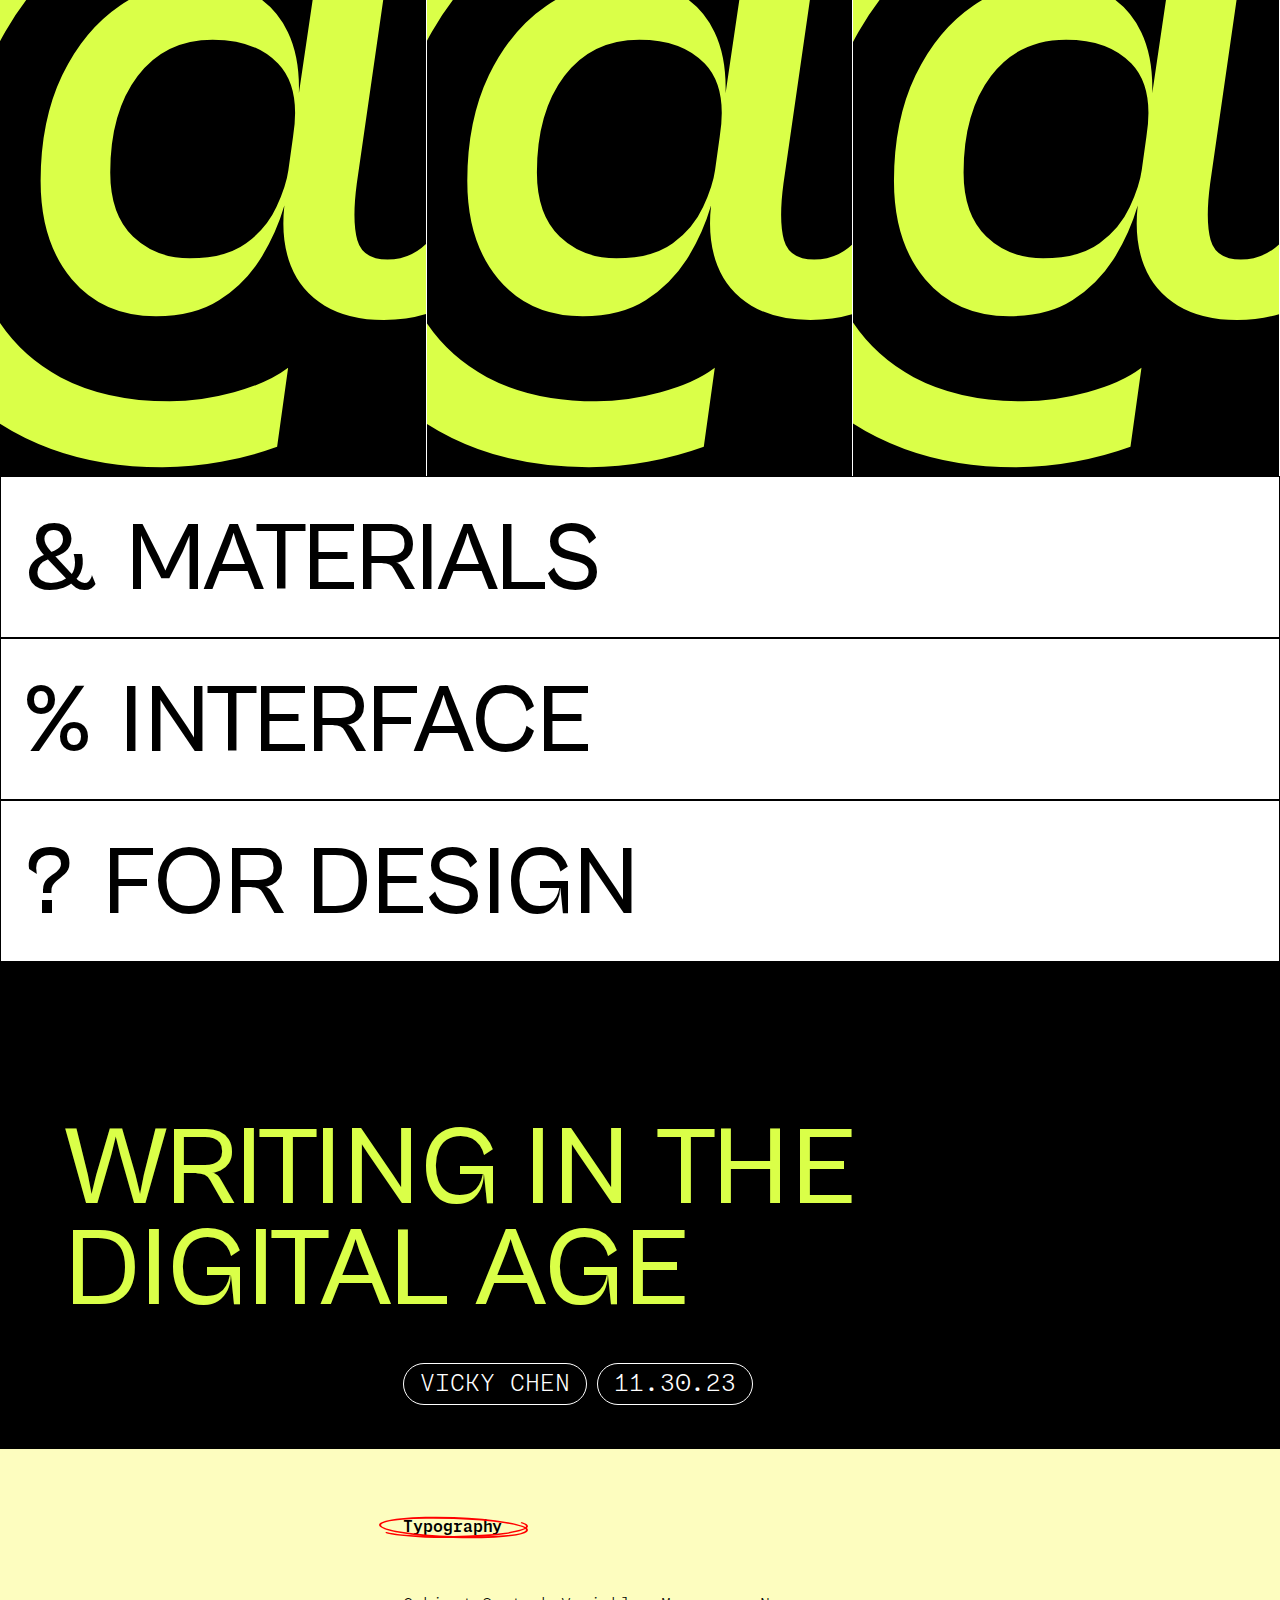
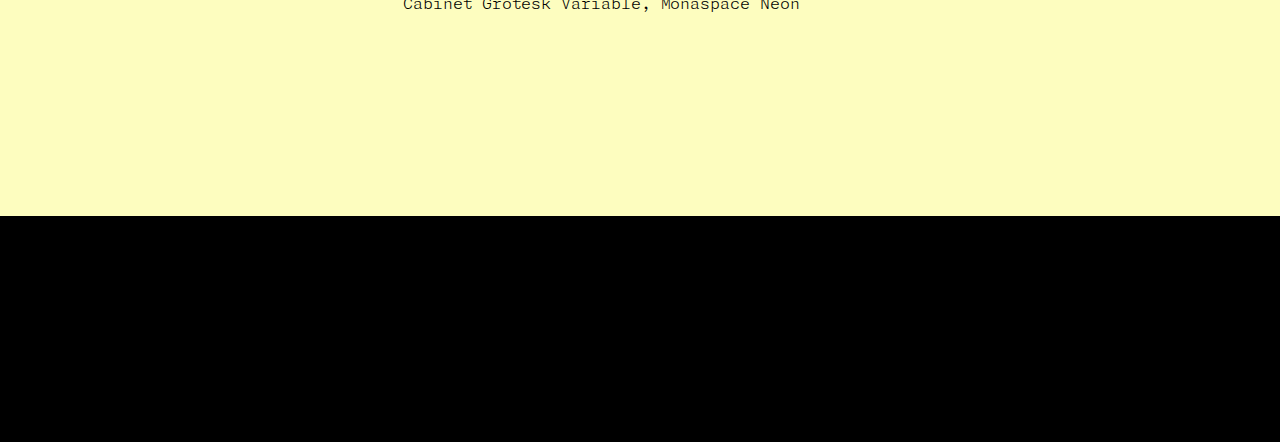
==== index.html @ 76f2da35 "colophon" ====
<!DOCTYPE html>

<html>
    <head>
        <meta charset="utf-8">
        <meta name="viewport" content="width=device-width, initial-scale=1">

        <link href="reset.css" rel="stylesheet">
        <link href="common.css" rel="stylesheet">

        <!-- The three different styling directions: -->
        <!-- <link href="direction-1.css" rel="stylesheet">
        <link href="direction-2.css" rel="stylesheet">
        <link href="direction-3.css" rel="stylesheet"> -->
    </head>

    <body>
        <div>
            <div>
                <header>
                    <div class="imagery_intro-landing ">
                        <div>
                            <p>@</p>
                        </div>
                        <div>
                            <p>@</p>
                        </div>
                        <div>
                            <p>@</p>
                        </div>
                    </div>
                </header>
    
                <nav class="navbar home">
                    <ul>
                        <!-- <li><a href="index.html"><span>@</span> <span>Home</span></a></li> -->
                        <li><a href="words-as-materials.html"><span>&</span> <span>Materials</span></a></li>
                        <li><a href="interface-writing.html"><span>%</span> <span>Interface</span></a></li>
                        <li><a href="what-has-writing.html"><span>?</span> <span>For Design</span></a></li>
                    </ul>
                </nav>
            </div>

            <nav class="navbar-fixed home">
                <ul>
                    <!-- <li><a href="index.html">@</a></li> -->
                    <li><a href="words-as-materials.html">&</a></li>
                    <li><a href="interface-writing.html">%</a></li>
                    <li><a href="what-has-writing.html">?</a></li>
                </ul>
            </nav>
        </div>

        <article class="intro_colophon">
            <header>
                <!-- <p class="special-background-character">@</p> -->
                <h1>WRITING IN THE DIGITAL AGE</h1>
                <p><span class="header_author">Vicky Chen</span>      <span class="header_author">11.30.23</span></p>
            </header>

            <section class="colophon-sticky">
                <header>
                    <p><span class="red-pen-mark"><strong>Typography</strong></span></p>
                    <p>Cabinet Grotesk Variable, Monaspace Neon</p>
                </header>
            </section>
        </article>
    </body>

</html>
---- common.css ----
/* font files */
@font-face {
    font-family: Cabinet Grotesk-Regular;
    src: url(fonts/CabinetGrotesk-Variable.ttf);
    font-weight: 300;
}

@font-face {
    font-family: Cabinet Grotesk-Medium;
    src: url(fonts/CabinetGrotesk-Variable.ttf);
    font-weight: 400;
}

@font-face {
    font-family: Cabinet Grotesk-SemiBold;
    src: url(fonts/CabinetGrotesk-Variable.ttf);
    font-weight: 500;
}

@font-face {
    font-family: Cabinet Grotesk-Bold;
    src: url(fonts/CabinetGrotesk-Variable.ttf);
    font-weight: 600;
}

@font-face {
    font-family: Monaspace Neon;
    src: url(fonts/MonaspaceNeonVarVF[wght\,wdth\,slnt].ttf);
    font-weight: 200;
}

@font-face {
    font-family: Monaspace Neon-Bold;
    src: url(fonts/MonaspaceNeonVarVF[wght\,wdth\,slnt].ttf);
    font-weight: 600;
}


/* MOBILE MOBILE MOBILE !!! */
/* MOBILE MOBILE MOBILE !!! */
/* MOBILE MOBILE MOBILE !!! */
:root {
    /* color styles */
    --light-color: white;
    --dark-color: black;
    --accent-color: #DAFF48;
    --gray-color: #F0EFEE;
    --post-it-color: #fdfdbf;
    --highlighter-color: #FFFF00;

    /* font styles */
    --main-font: Monaspace Neon;
    --heading-font: Cabinet Grotesk-SemiBold;
    --blockquote-font: Cabinet Grotesk-SemiBold;
    --navbar-font-size: 3.5rem;

    --special-background-character_font-family: Chomsky;
    --special-background-character_font-size: 75rem;

    /* h1 styles */
    --h1-font-size: 4rem;
    --h1-line-height: 100%;

    /* h2 styles */
    --h2-font-size: 2.5rem;
    --h2-line-height: 100%;

    /* h3 styles */
    --h3-font-size: 1.75rem;
    --h3-line-height: 100%;
    --h3-margin-top: 4rem;
    --h3-margin-bottom: 2rem;

    /* paragraph styles */
    --p-font-size: 1rem;
    --p-line-height: 170%;
    --p-margin-top: 2rem;
    --p-margin-bottom: 2rem;

    /* blockquote styles */
    --blockquote-font-size: 1.5rem;
    --blockquote-line-height: 140%;
    --blockquote-margin-top: 2rem;
    --blockquote-margin-bottom: 2rem;

    /* list styles */
    --ul-font-size: 1rem;
    --ul-line-height: 140%;
    --ul-margin-top: 1.5rem;
    --ul-margin-bottom: 1.5rem;

    /* other styles */
    --border-style: black 1px solid;
    --container-margin-top: 2rem;
    --container-margin-bottom: 2rem;

    --section-margin-top: 3rem;
    --section-margin-bottom: 3rem;
    --main-padding: 5%;
}

html {
    scroll-behavior: smooth;
    /* overflow-x: hidden; */
}

body {
    background-color: var(--dark-color);
    color: var(--light-color);

    margin-bottom: 12vh;
}

h1 {
    font-family: var(--heading-font);
    color: var(--accent-color);
    font-size: var(--h1-font-size);
    text-transform: uppercase;
    line-height: var(--h1-line-height);
    padding-left: var(--main-padding);
    padding-right: var(--main-padding);
}

h2 {
    font-family: var(--heading-font);
    text-transform: uppercase;
    color: var(--dark-color);
    font-size: var(--h2-font-size);
    line-height: var(--h2-line-height);
    padding-left: var(--main-padding);
    padding-right: var(--main-padding);
}

h3 {
    font-family: var(--heading-font);
    font-size: var(--h3-font-size);
    line-height: var(--h3-line-height);
    text-transform: uppercase;
    margin-top: var(--h3-margin-top);
    margin-bottom: var(--h3-margin-bottom);
    padding-left: var(--main-padding);
    padding-right: var(--main-padding);
}

p {
    font-family: var(--main-font);
    font-size: var(--p-font-size);
    line-height: var(--p-line-height);
    margin: auto;
    margin-top: var(--p-margin-top);
    margin-bottom: var(--p-margin-bottom);
    padding-left: var(--main-padding);
    padding-right: var(--main-padding);
}

em {
    font-style: italic;
}

strong {
    font-family: Monaspace Neon-Bold;
}

blockquote {
    font-family: var(--blockquote-font);
    font-size: var(--blockquote-font-size);
    line-height: var(--blockquote-line-height);
    margin: auto;
    margin-top: var(--blockquote-margin-top);
    margin-bottom: var(--blockquote-margin-bottom);
    width: 90vw;
}

mark {
    background-color: var(--highlighter-color);
}

/* Semantic DOM styles {starts} */
    /* NAV styles {starts} */
        nav {
            color: var(--dark-color);
            font-family: var(--heading-font);
            font-weight: 600;
            text-transform: uppercase;
            font-size: var(--navbar-font-size);

            writing-mode: vertical-rl;
            transform: rotate(180deg);

            position: fixed;
            top: 0;
            bottom: 0;
            left: 0;
            right: 0;
            z-index: 10;

            width: 100vw;
        }

        nav > ul {
            width: 25%;
        }

        nav > ul > li {
            border: var(--border-style);
            display: flex;
            flex-direction: column;
            align-items: center;
            justify-content: center;

            padding: auto;
            width: 100%;
            height: 12vh;
            background-color: var(--light-color);
        }

        nav > ul > li > a {
            color: var(--dark-color);
            text-decoration: none;
            text-decoration-color: white;
            text-decoration-thickness: 0px;
        }

        nav > ul > li > a > span:first-of-type {
            writing-mode: horizontal-tb;
            transform: rotate(-180deg);
        }

        nav > ul > li > a > span:nth-of-type(2) {
            display: none;
        }

        nav > ul > li > a:hover {
            color: var(--dark-color);
        }
    /* NAV styles {ends} */

    
    main {
        background-color: var(--light-color);
        color: var(--dark-color);
        
        border-top: var(--border-style);
        border-bottom: var(--border-style);
    }

    ul {
        margin-bottom: var(--ul-margin-bottom);
    }

    li {
        margin-bottom: 1rem;
    }

    a {
        text-decoration: underline;
        text-decoration-color: blue;
        text-decoration-thickness: 3px;
        text-underline-offset: .25rem;
        color: blue;
    }

    a:hover {
        text-decoration-color: red;
        color: red;

        transition: ease-in-out 0.3s;
    }
/* SEMANTIC DOM styles {ends} */



/* class styles MOBILE {starts} */
    /* HOME page class styles {starts} */
        .imagery_intro-landing {
            display: flex;
            flex-direction: column;

            width: 100vw;
            height: 100%;
            margin: 0;
        }

        .imagery_intro-landing > div {
            border-right: 1.5px solid white;
            border-bottom: 1.5px solid white;
            overflow: hidden;

            background-color: var(--dark-color);    
            width: 100vw;
            height: 15vh;
            position: relative;
            z-index: 1;
        }

        .imagery_intro-landing > div > p {
            font-family: var(--heading-font);
            color: var(--accent-color);
            font-size: 26rem;
            margin: 0;

            position: relative;
            top: -230%;
            z-index: -1
        }

        .imagery_intro-landing > div:first-of-type > p, .imagery_intro-landing > div:last-of-type > p {
            left: -3.5rem;
        }

        .imagery_intro-landing > div:nth-of-type(2) > p {
            left: 5rem;
        }

        .intro_colophon {
            margin-top: 10%;
            margin-bottom: 20vh;
        }

        .colophon-sticky {
            background: var(--post-it-color);
            color: var(--dark-color);

            padding: 1rem;
            margin: 0;

            width: 100vw;
            height: 23rem;

            border-bottom: var(--border-style);
        }
    /* HOME page class styles {ends} */


    /* NAVIGATION BAR styles {starts} */
        .navbar {
            color: var(--dark-color);
            font-family: var(--heading-font);
            font-weight: 600;
            text-transform: uppercase;
            font-size: var(--navbar-font-size);

            writing-mode: vertical-rl;
            transform: rotate(180deg);

            position: relative;
            top: 0;
            bottom: 0;
            left: 0;
            right: 0;
            z-index: 10;

            width: 100vw;
            margin-top: -12%;
        }

        .navbar > ul { 
            width: 25%;
        }

        .navbar.home > ul { 
            width: 33.33%;
        }

        .navbar > ul > li {
            border: var(--border-style);
            display: flex;
            flex-direction: column;
            column-gap: .25rem;
            align-items: stretch;
            justify-content: last baseline;

            padding: auto;
            width: 100%;
            height: 56vh;
            background-color: var(--light-color);
        }

        .navbar > ul > li > a {
            color: var(--dark-color);
            text-decoration: none;
            text-decoration-color: white;
            text-decoration-thickness: 0px;
        }

        .navbar > ul > li > a > span:nth-of-type(1) {
            writing-mode: horizontal-tb;
            transform: rotate(-180deg);
            padding: .5rem;
        }

        .navbar > ul > li > a > span:nth-of-type(2) {
            display: inline;
        }


        /* NAVIGATION BAR (FIXED) class styles {starts} */
            .navbar-fixed {
                color: var(--dark-color);
                font-family: var(--heading-font);
                font-weight: 600;
                text-transform: uppercase;
                font-size: var(--navbar-font-size);

                writing-mode: vertical-rl;
                transform: rotate(180deg);

                position: fixed;
                top: 0;
                bottom: 0;
                left: 0;
                right: 0;
                z-index: 9;

                width: 100vw;
            }

            .navbar-fixed > ul { 
                width: 25%;
            }

            .navbar-fixed.home > ul {
                width: 33.33%;
            }

            .navbar-fixed > ul > li {
                display: flex;
                flex-direction: column;
                align-items: center;
                justify-content: center;

                /* padding: auto; */
                width: 100%;
                height: 12vh;
                background-color: var(--light-color);
            }

            .navbar-fixed > ul > li > a {
                color: var(--dark-color);
                text-decoration: none;
                text-decoration-color: white;
                text-decoration-thickness: 0px;

                writing-mode: horizontal-tb;
                transform: rotate(-180deg);
            }
        /* NAVIGATION BAR (FIXED) class styles {ends} */
    /* NAVIGATION BAR class styles {ends} */


    /* LANDING SECTION class styles {starts} */
        .landing-page_container {
            height: 100vh;
            width: 100%;
        }

        .landing-page_container > header {
            margin-top: 5%;
        } 

        .header_author {
            font-size: 1rem;
            text-transform: uppercase;

            position: inline-block;
            border: white 1.5px solid;
            border-radius: 10rem;
            
            padding-top: .5rem;
            padding-bottom: .5rem;
            padding-left: 1rem;
            padding-right: 1rem;
        }
    /* LANDING SECTION class styles {ends} */

    
    /* CONTAINER STYLE ONE class styles {starts} */
        .container_style-one {
            width: 100%;
            border-top: var(--border-style);
            /* border-bottom: var(--border-style); */

            margin-top: 5rem;
        }

        .container_style-one > header {
            background: var(--gray-color);
            padding-top: 1rem;
            padding-bottom: 1rem;
            height: 100%;
            border-bottom: var(--border-style);

            position: sticky;
            top: 0;
            bottom: 0;
        }

        .container_style-one > header > h2 {
            position: sticky;
            top: 0;
        }
    /* CONTAINER STYLE ONE class styles {ends} */


    /* CONTAINER STYLE TWO class styles {starts} */
        .container_style-two {
            width: 100%;
            position: relative;

            border-top: var(--border-style);
        }

        .container_style-two > header { 
            border-bottom: var(--border-style);
            padding-top: 1rem;
            padding-bottom: 1rem;
            background-color: var(--light-color);

            position: sticky;
            top: 0;
            z-index: 3;
        }
    /* CONTAINER STYLE TWO class styles {ends} */


    /* CONTAINER STYLE THREE class styles {starts} */
        .container_style-three {
            width: 100%;
            /* border-bottom: var(--border-style); */
        }

        .container_style-three > header {
            background: var(--dark-color);
            padding-top: 1rem;
            padding-bottom: 1rem;
            height: 100%;

            border-bottom: var(--border-style);

            position: sticky;
            top: 0;
            z-index: 3;
        }

        .container_style-three > header > h2 {
            color: var(--light-color);
        }

        .container_style-three-navbar {
            color: var(--dark-color);
        }

        .container_style-three-navbar > h2 {
            color: var(--light-color);
        }

        .container_style-three-navbar > div > ul {
            display: none;
        }

    /* CONTAINER STYLE THREE class styles {ends} */


    /* DECORATIVE FEATURES class styles {starts} */
        .red-pen-mark {
            position: relative;
        }

        .red-pen-mark:before {
            content: "";
            position: absolute;
            z-index: 2;

            width: 150%;
            height: 130%;
            left: -1.5rem;
            top: -0.1rem;
            padding: 0.1rem 0.25rem;
            border: red 2px solid;

            transform: rotate(2deg);
            border-radius: 100%;
        }

        .red-pen-mark:after {
            content: "";
            position: absolute;
            z-index: 2;

            width: 150%;
            height: 130%;
            left: -1.5rem;
            top: -0.1rem;
            padding: 0.1rem 0.25rem;
            border: red 2px solid;

            border-left-color: transparent;
            border-top-color: transparent;
            
            transform: rotate(-1deg);
            border-radius: 100%;
        }

        .navbar-bottom_red-pen-mark {
            position: relative;
        }
        
        .navbar-bottom_red-pen-mark:before {
            content: "";
            position: absolute;
            z-index: 1000;
        
            width: 50%;
            height: 90%;
            padding: 0.1rem 0.25rem;
            border: red 4px solid;
        
            transform: rotate(2deg);
            border-radius: 100%;
        }
        
        .navbar-bottom_red-pen-mark:after {
            content: "";
            position: absolute;
            z-index: 1000;
        
            width: 50%;
            height: 90%;
            padding: 0.1rem 0.25rem;
            border: red 4px solid;
            
            transform: rotate(-2deg);
            border-radius: 100%;
        }

        /* circle container {starts} */
            .circle-container {
                display: flex;
                flex-direction: row;
                flex-wrap: wrap;
                justify-content: center;
                align-items: center;
                align-content: center;


                margin-top: var(--section-margin-top);
                margin-bottom: var(--section-margin-bottom);

                font-family: var(--main-font);
                text-transform: uppercase;
                font-size: large;
            }

            .circle-container > li {
                border-radius: 100%;
                position: relative;
                margin: 0;
                display: flex;
                justify-content: center;
                align-items: center;
                text-align: center;

                width: 150px;
                height: 150px;
                background-color: var(--dark-color);
                color: var(--light-color);
            }

            .circle-container_content-style-three {
                display: flex;
                flex-direction: row;
                flex-wrap: wrap;
                justify-content: center;
                align-items: center;
                align-content: center;

                margin-top: var(--section-margin-top);
                margin-bottom: var(--section-margin-bottom);

                font-family: var(--main-font);
                text-transform: uppercase;
                font-size: large;
            }

            .circle-container_content-style-three > li {
                border-radius: 100%;
                position: relative;
                margin: 0;
                display: flex;
                
                justify-content: center;
                align-items: center;
                text-align: center;
                padding: 2rem;

                border: var(--border-style);
                width: 150px;
                height: 150px;
                background-color: var(--light-color);
                color: var(--dark-color);
            }
        /* circle container {ends} */

        .ul-li_normal {
            font-family: var(--main-font);
            font-size: var(--ul-font-size);
            line-height: var(--ul-line-height);
            margin: auto;
            margin-top: var(--ul-margin-top);
            margin-bottom: var(--ul-margin-bottom);
            width: 75vw;

            list-style:square;
        }

        .border-top {
            border-top: var(--border-style);
        }

        .black-color {
            color: var(--dark-color);
        }

        .red-color {
            color: red;
        }

        .blue-color {
            color: blue;
        }

        .accent-color {
            color: var(--accent-color);
        }

        .imagery_gap {
            content:"";
            word-spacing: 5rem;
            border: var(--border-style);
            background-color: var(--accent-color);
        }

        .text-imagery_interface-writing {
            font-family: var(--heading-font);
            font-size: 3rem;
            text-transform: uppercase;
            line-height: 90%;
            text-align: center;
            color: var(--gray-color);

            margin: 0;
            margin: auto;
            width: 100vw;

            -webkit-text-stroke-width: 1px;
            -webkit-text-stroke-color: var(--dark-color);
        }    
    /* DECORATIVE FEATURES class styles {ends} */
/* class styles MOBILE {ends} */



/* TABLET MEDIA QUERY */
/* TABLET MEDIA QUERY */
/* TABLET MEDIA QUERY */
@media (min-width: 768px) {
    :root {
        --h1-font-size: 5.5rem;
        --h1-line-height: 90%;

        --h2-font-size: 3.5rem;

        --h3-font-size: 2.25rem;

        --p-margin-top: 2.5rem;
        --p-margin-bottom: 2.5rem;

        --blockquote-font-size: 2rem;

        --navbar-font-size: 4.5rem;
    }

    p {
        margin: auto;
        margin-top: var(--p-margin-top);
        margin-bottom: var(--p-margin-bottom);
        padding-right: 0;
        padding-left: 0;
        width: 70vw;
    }

    blockquote {
        width: 60vw;
    }

    /* class styles TABLET {starts} */
        /* HOME page class styles {starts} */
            .imagery_intro-landing {
                flex-direction: row;
                height: 70vh;
            }

            .imagery_intro-landing > div {
                height: 100%;
                border-bottom: none;
            }

            .imagery_intro-landing > div > p {
                width: 33.33vw;
                height: 100%;
                font-size: 50rem;

                top: -70%;
            }

            .imagery_intro-landing > div:first-of-type > p, .imagery_intro-landing > div:nth-of-type(2) > p, .imagery_intro-landing > div:last-of-type > p {
                left: -10rem;
            }
        /* HOME page class styles {ends} */


        /* NAVIGATION BAR styles {starts} */
            .navbar {
                transform: none;
                width: 100vw;

                writing-mode: horizontal-tb;
            }

            .navbar > ul {
                width: 100%;
            }

            .navbar.home > ul {
                width: 100%;
            }

            .navbar > ul > li {
                height: 15vh;
                margin: 0;
                padding-left: 1rem;
            }
        /* NAVIGATION BAR styles {ends} */
        
        /* LANDING SECTION class styles {starts} */
            .landing-page_container > header > p:first-of-type {
                margin-left: var(--main-padding);
            }

            .header_author {
                font-size: 1.5rem;
            }
        /* LANDING SECTION class styles {ends} */

        /* CONTAINER STYLES class styles {starts} */
            .container_style-one > header, .container_style-two > header, .container_style-three > header {
                padding-top: 2rem;
                padding-bottom: 2rem;
            }
        /* CONTAINER STYLES class styles {ends} */

        /* DECORATIVE FEATURES class styles {starts} */
            .ul-li_normal {
                width: 55vw;
            }

            .circle-container, .circle-container_content-style-three {
                font-size: xx-large;
            }

            .circle-container > li {
                width: 350px;
                height: 350px;
            }

            .circle-container_content-style-three > li {
                width: 250px;
                height: 250px;
            }

            .text-imagery_interface-writing {
                font-size: 5.5rem;
            }
        /* DECORATIVE FEATURES class styles {ends} */

    /* class styles TABLET {ends} */

}



/* DESKTOP MEDIA QUERY */
/* DESKTOP MEDIA QUERY */
/* DESKTOP MEDIA QUERY */
@media (min-width: 1280px) {
    :root {
        --h1-font-size: 7rem;
        --h1-line-height: 90%;

        --h2-font-size: 5rem;
        --h2-line-height: 90%;

        --h3-font-size: 3rem;
        --h3-line-height: 100%;
        --h3-margin-top: 5rem;
        --h3-margin-bottom: 3rem;

        --p-font-size: 1rem;
        --p-margin-top: 3rem;
        --p-margin-bottom: 3rem;
        --p-line-height: 180%;

        --ul-font-size: 1rem;
        --ul-margin-bottom: 3rem;

        --navbar-font-size: 6rem;
        --special-background-character_font-size: 75rem;

        --blockquote-font-size: 2rem;
        --blockquote-margin-top: 4rem;
        --blockquote-margin-bottom: 4rem;

        /* other styles */
        --border-style: black 1.5px solid;
        --container-margin-top: 6rem;
        --container-margin-bottom: 3rem;

        --section-margin-top: 5rem;
        --section-margin-bottom: 5rem;
    }

    body {
        margin-bottom: 12vh;
    }

    p {
        width: 37vw;
    }

    blockquote {
        width: 47vw;
        text-align: center;
        margin: auto;

        margin-top: var(--blockquote-margin-top);
        margin-bottom: var(--blockquote-margin-bottom);
    }

    /* Semantic DOM styles */
        /* NAV styles {starts} */
            nav {
                position: sticky;
                top: 0;
                bottom: 0;
                right: 0;
                left: 0;
                width: 75%;
                height: 100vh;
                z-index: 2;

                justify-self: end;
            }

            nav > ul > li {
                padding-top: 1.5rem;
                padding-bottom: 1rem;
                padding-right: 1.5rem;
                padding-left: 1.5rem;
                height: 100vh;

                display: flex;
                align-items: stretch;
                justify-content: last baseline;
            }

            nav > ul > li:hover {
                background-color: var(--accent-color);
                color: var(--dark-color);
                transition: ease-in-out 0.3s;
            }

            nav > ul > li > a > span:nth-of-type(2) {
                display: inline;
            }
        /* NAV styles {ends} */


        main {
            padding-top: 10rem;
        }
    /* SEMANTIC DOM styles {ends} */



    /* class styles {starts} */
        /* HOME page class styles {starts} */
            .imagery_intro-landing > div > p {
                font-size: 60rem;

                top: -120%;
            }

            .intro_colophon {
                margin-top: -20%;
                margin-bottom: 25vh;
            }
        /* HOME page class styles {ends} */


        /* NAVIGATION BAR styles {starts} */
            .navbar > ul > li {
                height: 25%;
            }

            /* NAVIGATION BAR (FIXED) class styles {starts} */
                .navbar-fixed > ul > li {
                    height: 15vh;
                }
            /* NAVIGATION BAR (FIXED) class styles {ends} */
        /* NAVIGATION BAR styles {ends} */
        

        /* LANDING SECTION class styles {starts} */
            .landing-page_container {
                display: grid;
                grid-template-columns: 2fr 1fr;
                height: 100vh;
                width: 100%;
                background-color: var(--dark-color);

                position: relative;
                z-index: 20;
            }

            .header_subtext {
                background: var(--post-it-color);
                color: var(--dark-color);

                padding: 3rem;
                margin-left: -5%;
                margin-right: -5%;

                width: 23rem;
                height: 23rem;

                position: relative;
                top: 8.5rem;
                left: 8rem;
                border: var(--border-style);
            }

            .header_subtext-top-2 {
                position: relative;
                top: 0rem;
                border: var(--border-style);
            }
        /* LANDING PAGE class styles {ends} */

        
        /* CONTAINER STYLE ONE class styles {starts} */
            .container_style-one {
                margin-top: var(--container-margin-top);

                display: flex;
                flex-direction: row;
                align-self: flex-start;
            }

            .container_style-one > header {
                width: 40vw;
                height: 100vh;
                border-right: var(--border-style);
                border-bottom: none;
            }

            .container_style-one > header > h2 {
                top: 2rem;
            }

            .container_style-one > section {
                width: 60vw;
            }
        /*CONTAINER STYLE ONE class styles {ends} */


        /* CONTAINER STYLE TWO class styles {starts} */
            .container_style-two {
                width: 100%;
                display: flex;
                flex-direction: column;
                align-self: flex-start;

                position: relative;
            }

            .container_style-two > header { 
                border-bottom: var(--border-style);
                margin-bottom: var(--container-margin-bottom);
                background-color: var(--light-color);

                position: sticky;
                top: 0;
            }
        /* CONTAINER STYLE TWO class styles {ends} */


        /* CONTAINER STYLE THREE class styles {starts} */
            .container_style-three {
                position: relative;
                top: 0;

                margin-top: var(--container-margin-top);

                display: flex;
                flex-direction: row-reverse;
                align-self: flex-start;
            }

            .container_style-three > header {
                width: 40vw;
                height: 100vh;
        
                border-left: var(--border-style);
            }

            .container_style-three > header > h2 {
                position: sticky; 
                top: 10px;
            }

            .container_style-three > section {
                background-color: var(--light-color);
                width: 60vw;
                position: relative;
                border-top: var(--border-style);
            }

            .container_style-three-navbar {
                color: var(--dark-color);
                position: sticky;
                top: 10px;
            }

            .container_style-three-navbar > h2 {
                color: var(--light-color);
            }

            .container_style-three-navbar > div > ul {
                display: block;
                background-color: var(--light-color);
                margin-top: 2rem;
                width: 40vw;
            }

            .container_style-three-navbar > div > ul > li {
                font-size: 1.5rem;
                font-family: var(--heading-font);
                text-transform: uppercase;
                margin: 0;

                border-bottom: var(--border-style);
                border-left: var(--border-style);

                padding: 1rem 2rem;
            }

            .container_style-three-navbar > div > ul > li > a {
                color: var(--dark-color);
                text-decoration: none;
                text-decoration-color: white;
                text-decoration-thickness: 0px;
            }

            .container_style-three-navbar > div > ul > li:hover {
                background-color: var(--accent-color);
                transition: ease-in-out 0.3s;
            }
        /* CONTAINER STYLE THREE class styles {ends} */


        /* DECORATIVE FEATURES class styles {starts} */
            .navbar_red-pen-mark {
                position: relative;
            }
            
            .navbar_red-pen-mark:before {
                content: "";
                position: absolute;
                top: -4rem;
                z-index: 1000;
            
                width: 120%;
                height: 110%;
                left: -0.5rem;
                /* top: -0.1rem; */
                padding: 0.1rem 0.25rem;
                border: red 5px solid;
            
                transform: rotate(2deg);
                border-radius: 100%;
            }
            
            .navbar_red-pen-mark:after {
                content: "";
                position: absolute;
                z-index: 1000;
                top: -4rem;
            
                width: 120%;
                height: 110%;
                left: -0.5rem;
                /* top: -0.1rem; */
                padding: 0.1rem 0.25rem;
                border: red 5px solid;
                
                transform: rotate(-1deg);
                border-radius: 100%;
            }

            /* circle container {starts} */
                .circle-container {
                    display: flex;
                    flex-direction: row;
                    justify-content: center;
                    align-items: center;
                    align-content: center;
        
                    margin-top: var(--section-margin-top);
                    margin-bottom: var(--section-margin-bottom);
        
                    font-family: var(--main-font);
                    text-transform: uppercase;
                    font-size: x-large;
                }
        
                .circle-container > li {
                    border-radius: 100%;
                    position: relative;
                
                    display: flex;
                    justify-content: center;
                    align-items: center;
                    text-align: center;
                    /* margin-right: 1rem; */
        
                    border: var(--border-style);
                    width: 300px;
                    height: 300px;
                    background-color: var(--dark-color);
                    color: var(--light-color);
                }
        
                .circle-container_content-style-three {
                    display: flex;
                    flex-direction: row;
                    flex-wrap: wrap;
                    justify-content: center;
                    align-items: center;
                    align-content: center;
        
                    margin-top: var(--section-margin-top);
                    margin-bottom: var(--section-margin-bottom);
        
                    font-family: var(--main-font);
                    text-transform: uppercase;
                    font-size: x-large;
                }
        
                .circle-container_content-style-three > li {
                    border-radius: 100%;
                    position: relative;
                
                    display: flex;
                    
                    justify-content: center;
                    align-items: center;
                    text-align: center;
                    margin: 0;
                    padding: 2rem;
        
                    border: var(--border-style);
                    width: 250px;
                    height: 250px;
                    background-color: var(--light-color);
                    color: var(--dark-color);
                    font-weight: 800;
                }
            /* circle container {ends} */

            .imagery_gap {
                word-spacing: 15rem;
            }

            .ul-li_normal {
                width: 30vw;
                margin: auto;
                margin-bottom: var(--ul-margin-bottom);
            }
    
            .text-imagery_interface-writing {
                font-size: 7rem;
            }    
    
        /* DECORATIVE FEATURES class styles {ends} */
    /* class styles {ends} */
    
}
---- direction-1.css ----
/* @font-face {
    font-family: Monaspace Neon;
    src: url(fonts/MonaspaceNeonVarVF[wght\,wdth\,slnt].ttf);
}

:root {
    --main-font-family: Monaspace Neon;
    --light-color: #F0EFEE;
    --dark-color: #393939;
    /* --accent-color: #FF5F29; */
    /* --accent-color: #FF0000;
    --h1-font-size: 50px;
    --h2-font-size: 30px;
} */
---- direction-2.css ----
/* @import url('https://fonts.googleapis.com/css2?family=Archivo:ital,wght@0,100;0,200;0,300;0,400;0,500;0,600;0,700;1,100;1,200;1,300;1,400;1,500;1,600;1,700&display=swap');

@font-face {
    font-family: Argaka;
    src: url(fonts/ArgakaFashionRegular-K75Bo.ttf);
}


:root {
    --main-font-family: Argaka;
    --light-color: #FF48B0;
    --dark-color: #FFEB00;
    --accent-color: #5EC8E5;
    --black-color: #1E1E1E;
    --h1-font-size: 50px;
    --h2-font-size: 30px;
}

p {
    font-family: Archivo;
}

header {
    color: var(--black-color);
}

h2 {
    background-color: var(--dark-color);
} */
---- direction-3.css ----
/* @import url("https://use.typekit.net/job7sci.css");

:root {
    --main-font-family: "montserrat", sans-serif;
    --body-font-family: "arimo", sans-serif;
    --light-color: #D2D2D2;
    --dark-color: #161616;
    --accent-color: #DAFF48;

    --h1-font-size: 50px;
    --h2-font-size: 30px;
}

h1 {
    text-transform: uppercase;
}

h2 {
    color: var(--accent-color);
}

p {
    font-family: var(--body-font-family);
} */
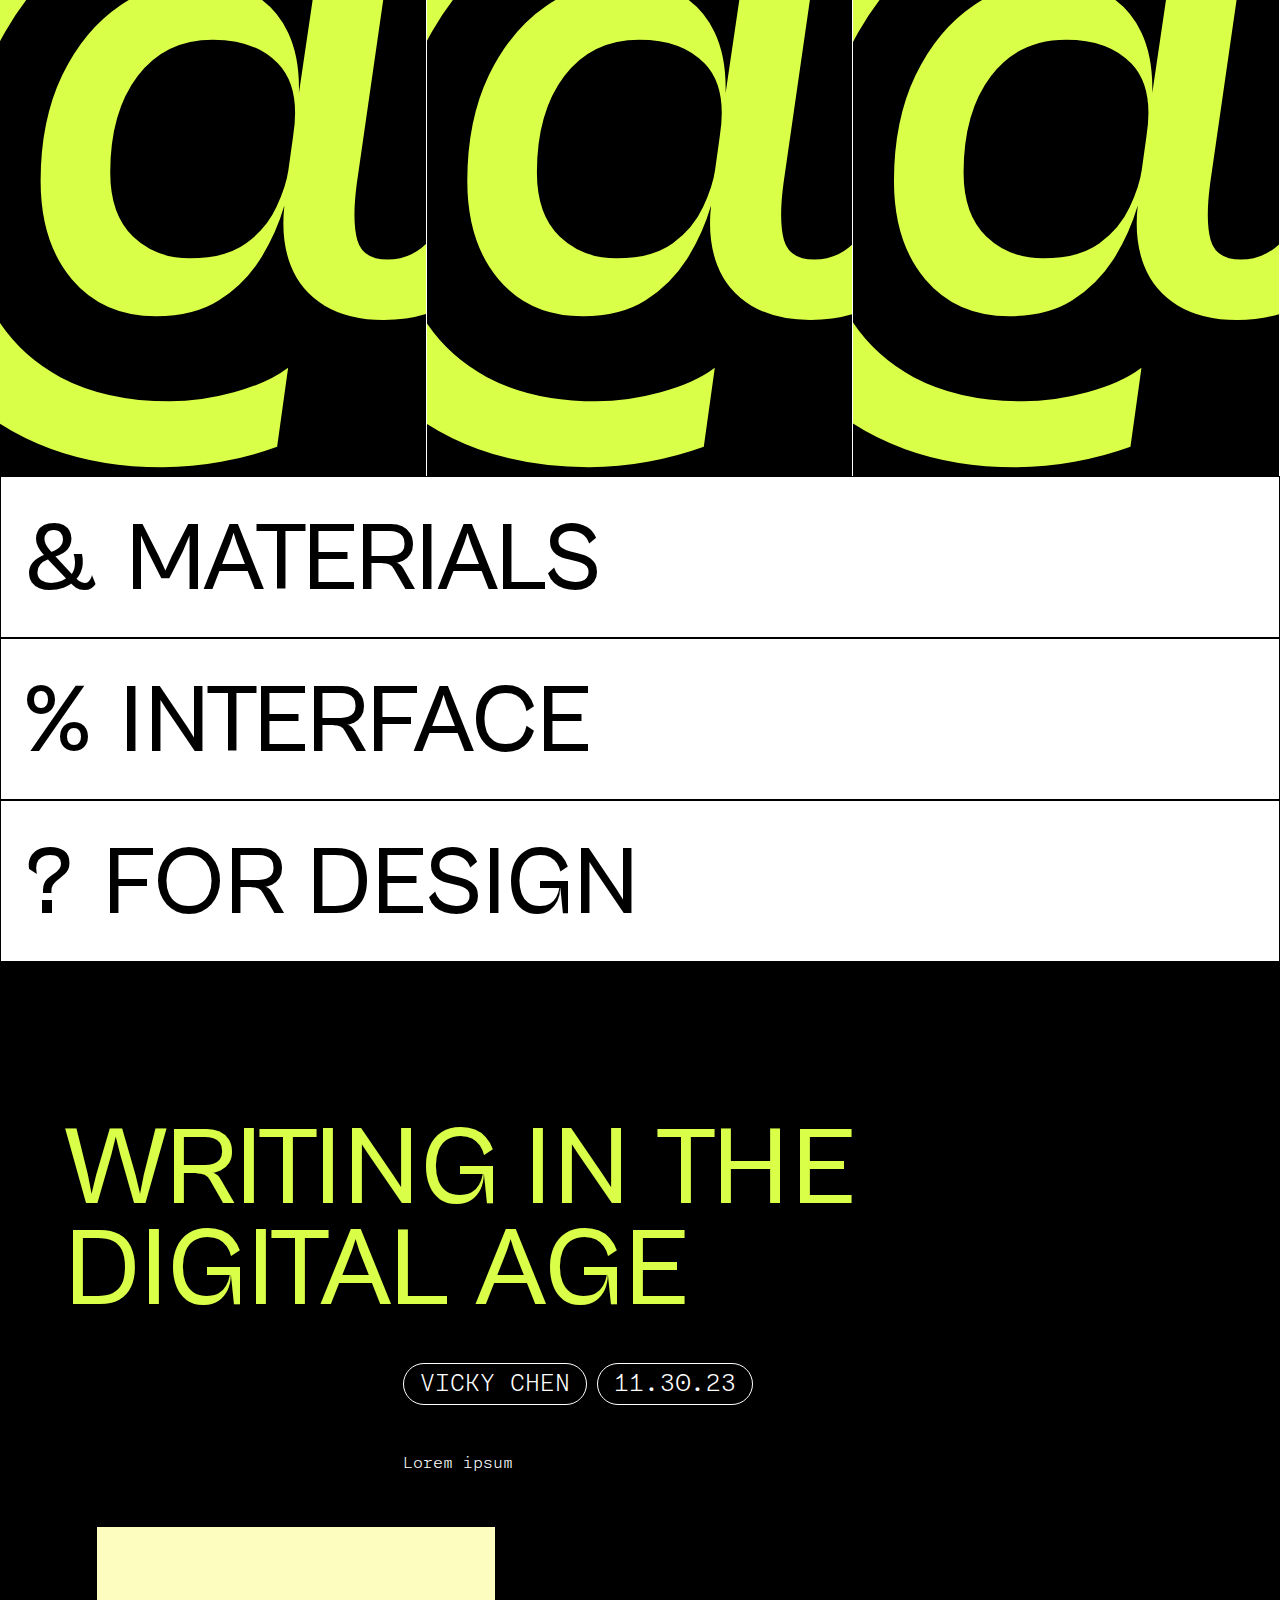
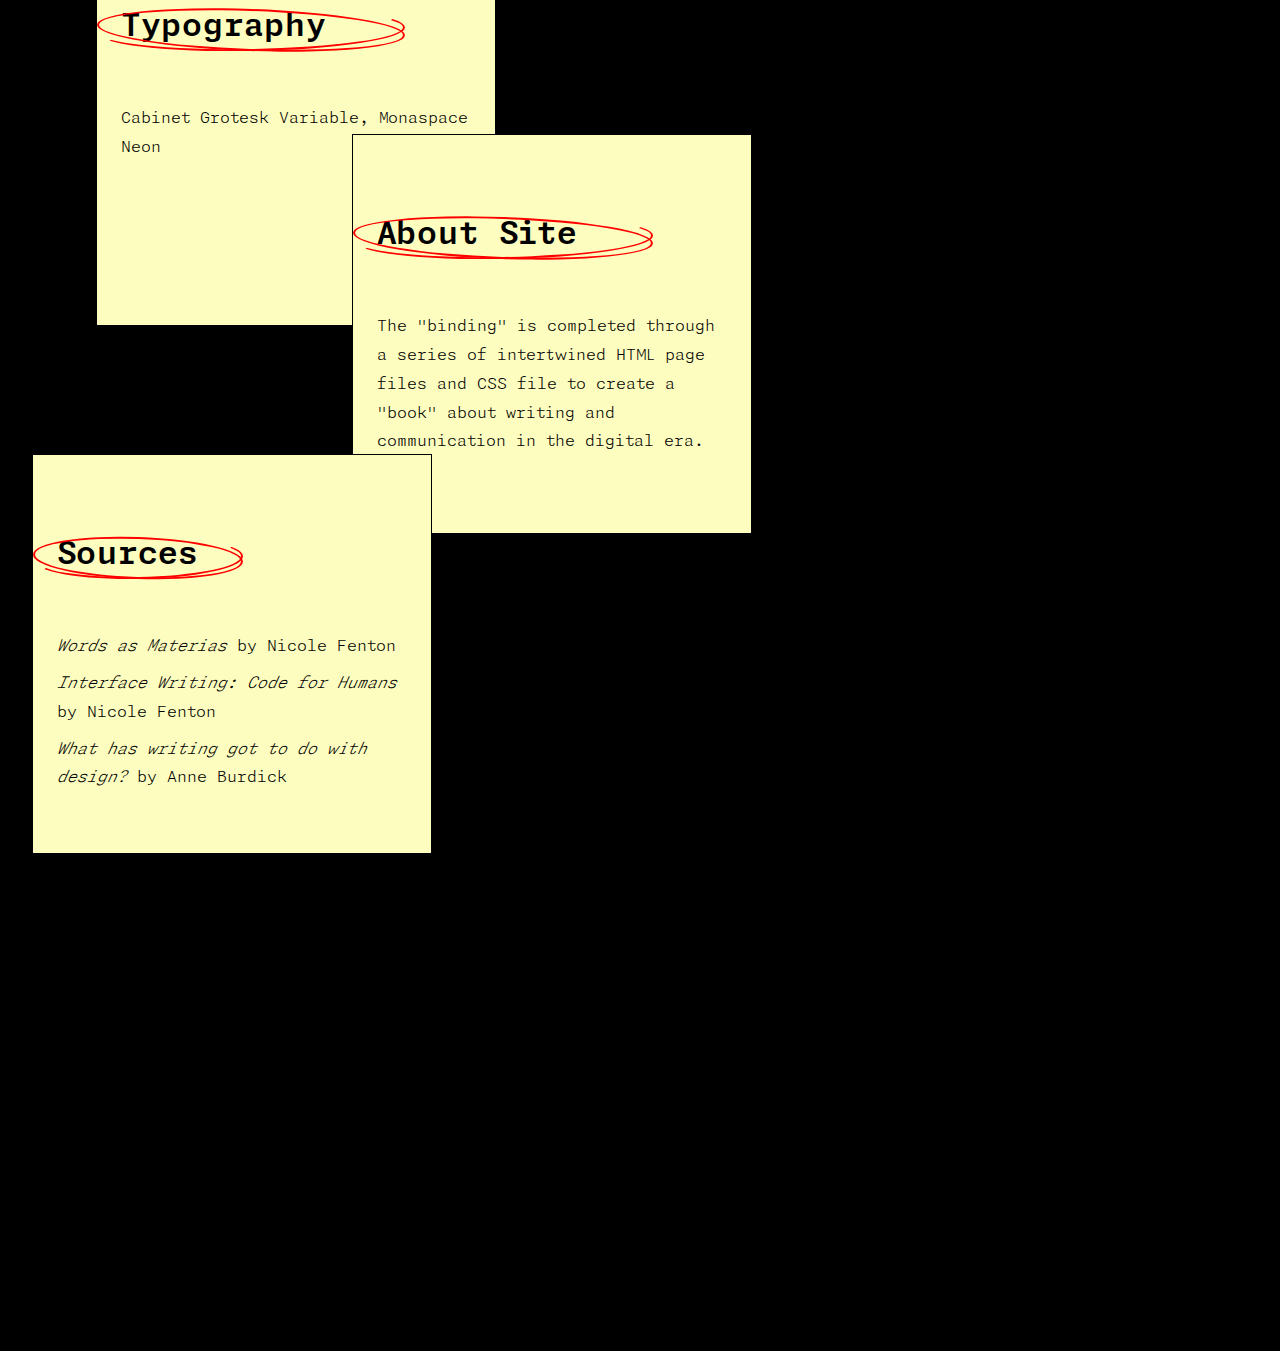
==== commit 80d1d8fe: "colophon" ====
--- a/index.html
+++ b/index.html
@@ -58,11 +58,34 @@
                 <p><span class="header_author">Vicky Chen</span>      <span class="header_author">11.30.23</span></p>
             </header>
 
-            <section class="colophon-sticky">
+            <section>
+                <p>Lorem ipsum</p>
+            </section>
+
+            <section class="colophon-sticky-1">
                 <header>
                     <p><span class="red-pen-mark"><strong>Typography</strong></span></p>
-                    <p>Cabinet Grotesk Variable, Monaspace Neon</p>
                 </header>
+
+                <p>Cabinet Grotesk Variable, Monaspace Neon</p>
+            </section>
+
+            <section class="colophon-sticky-2">
+                <header>
+                    <p><span class="red-pen-mark"><strong>About Site</strong></span></p>
+                </header>
+
+                <p>The "binding" is completed through a series of intertwined HTML page files and CSS file to create a "book" about writing and communication in the digital era. </p>
+            </section>
+
+            <section class="colophon-sticky-3">
+                <header>
+                    <p><span class="red-pen-mark"><strong>Sources</strong></span></p>
+                </header>
+
+                <p><em>Words as Materias</em> by Nicole Fenton</p>
+                <p><em>Interface Writing: Code for Humans</em> by Nicole Fenton</p>
+                <p><em>What has writing got to do with design?</em> by Anne Burdick</p>
             </section>
         </article>
     </body>
--- a/common.css
+++ b/common.css
@@ -317,17 +317,26 @@
             margin-bottom: 20vh;
         }
 
-        .colophon-sticky {
+        .colophon-sticky-1, .colophon-sticky-2, .colophon-sticky-3 {
             background: var(--post-it-color);
             color: var(--dark-color);
 
             padding: 1rem;
-            margin: 0;
 
             width: 100vw;
             height: 23rem;
 
-            border-bottom: var(--border-style);
+            border: var(--border-style);
+        }
+
+        .colophon-sticky-1 > header > p, .colophon-sticky-2 > header > p, .colophon-sticky-3 > header > p {
+            font-size: 2rem;
+        }
+
+        .colophon-sticky-1 > p, .colophon-sticky-2 > p, .colophon-sticky-3 > p {
+            width: 100%;
+            margin-top: .5rem;
+            margin-bottom: .5rem;
         }
     /* HOME page class styles {ends} */
 
@@ -816,6 +825,30 @@
             .imagery_intro-landing > div:first-of-type > p, .imagery_intro-landing > div:nth-of-type(2) > p, .imagery_intro-landing > div:last-of-type > p {
                 left: -10rem;
             }
+            
+            .colophon-sticky-1, .colophon-sticky-2, .colophon-sticky-3 {
+                width: 400px;
+                height: 400px;
+                padding: 1.5rem;
+            }
+
+            .colophon-sticky-1 {
+                position: relative;
+                left: 6rem;
+            }
+
+            .colophon-sticky-2 {
+                position: relative;
+                left: 22rem;
+                top: -12rem;
+            }
+
+            .colophon-sticky-3 {
+                position: relative;
+                top: -17rem;
+                left: 2rem;
+            }
+
         /* HOME page class styles {ends} */
 
 
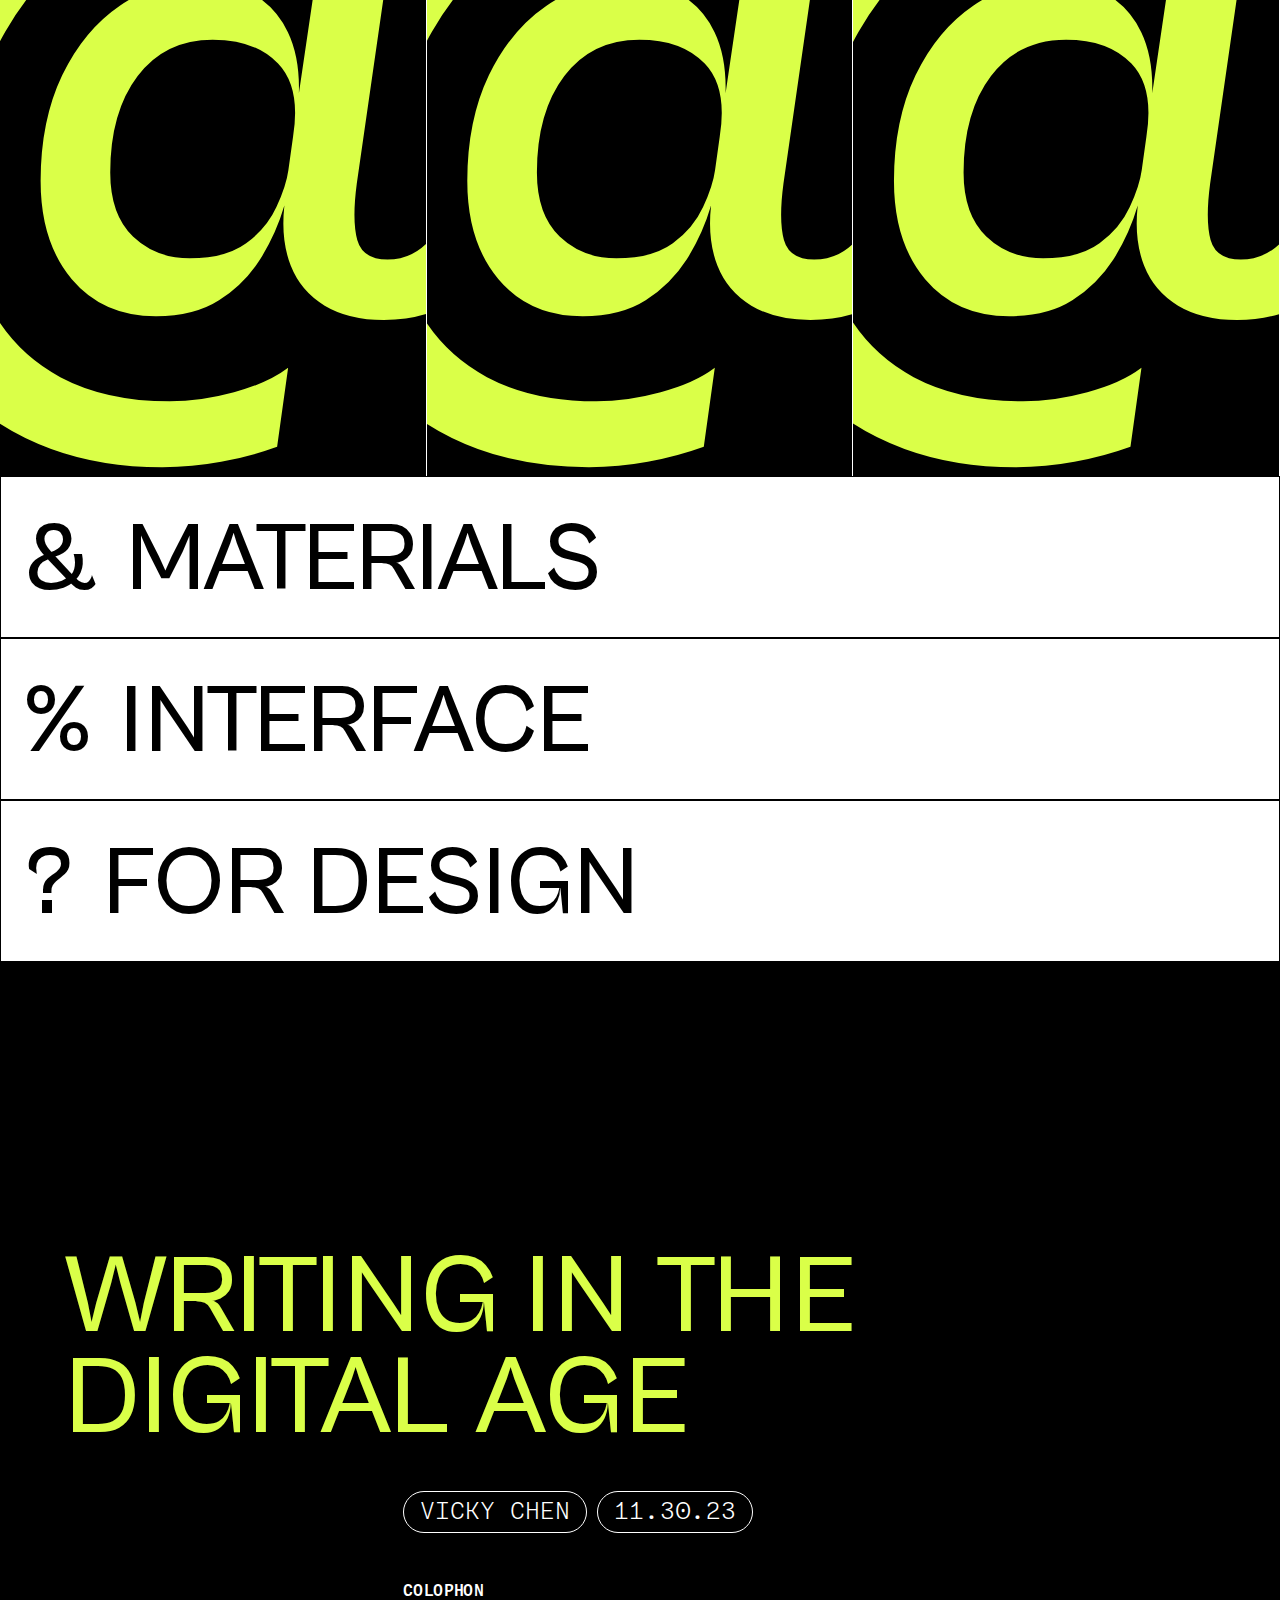
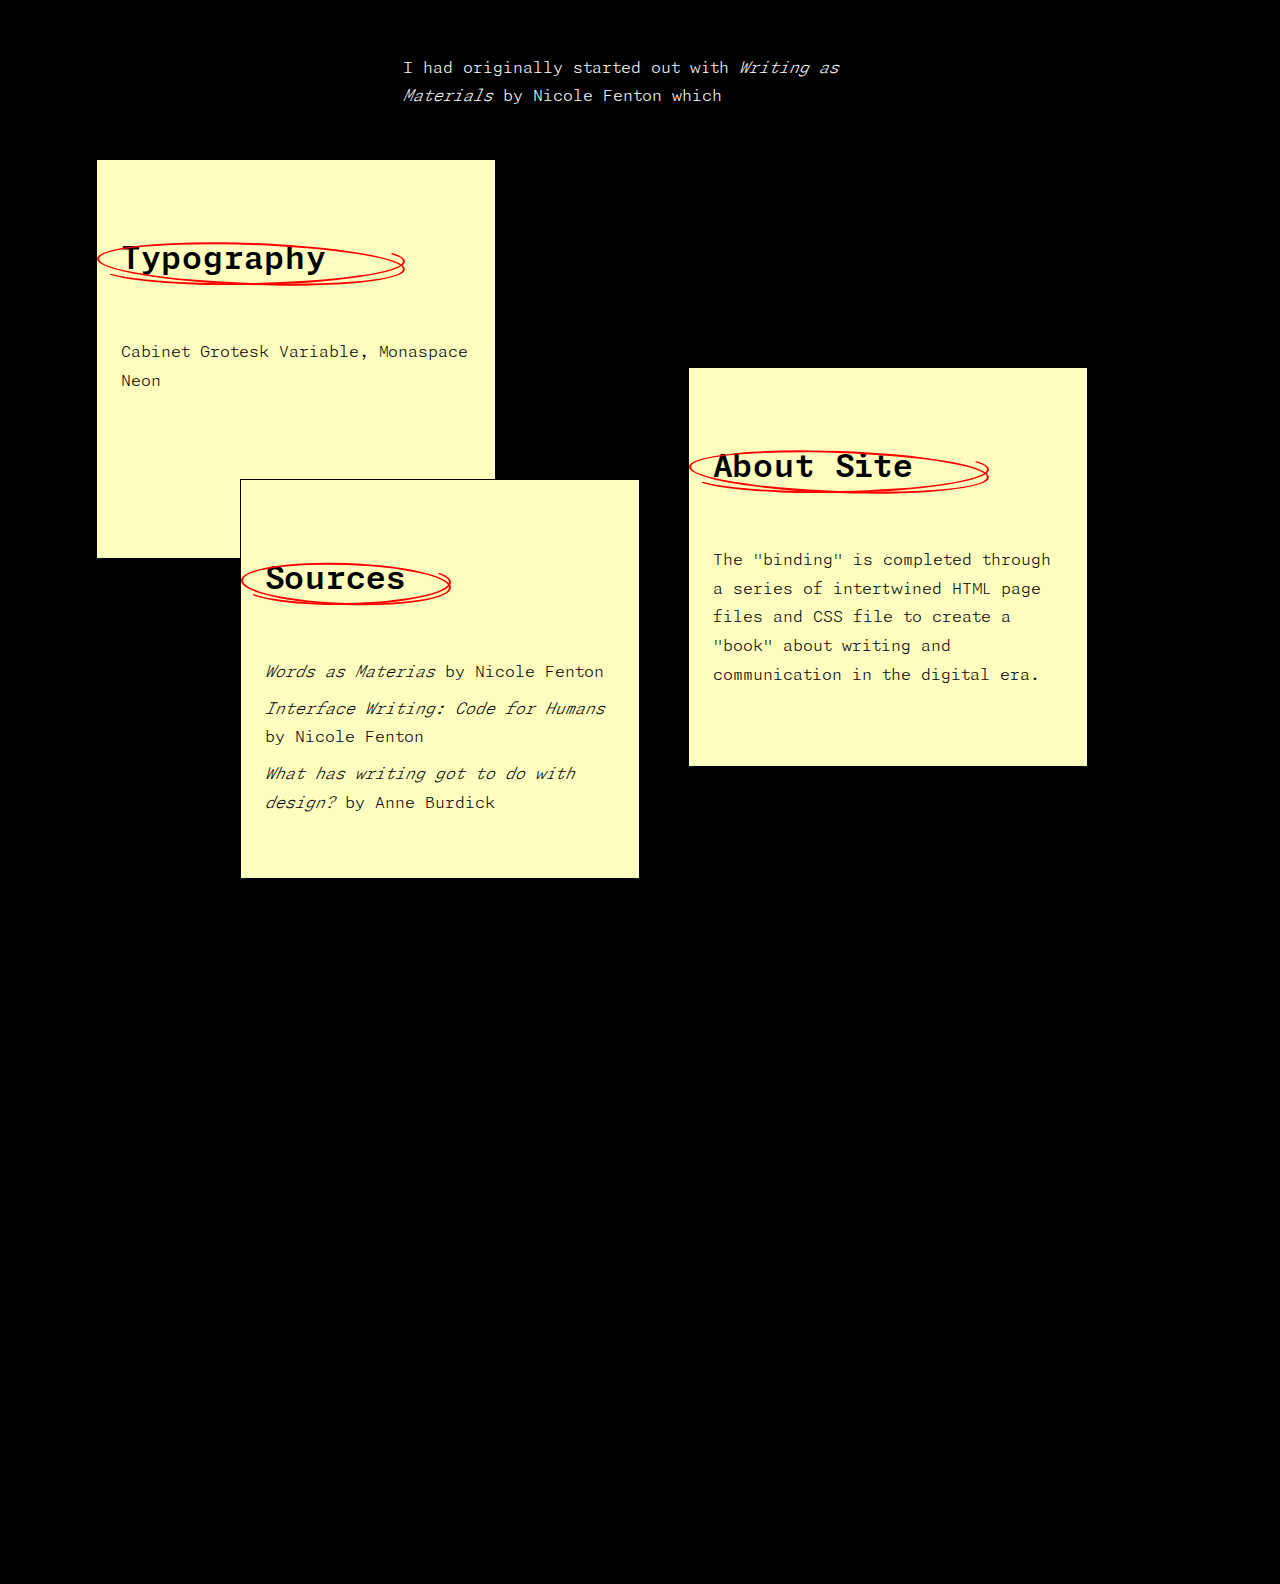
==== commit b0a3c0cc: "colophon" ====
--- a/index.html
+++ b/index.html
@@ -59,7 +59,8 @@
             </header>
 
             <section>
-                <p>Lorem ipsum</p>
+                <p><strong>COLOPHON</strong></p>
+                <p>I had originally started out with <em>Writing as Materials</em> by Nicole Fenton which </p>
             </section>
 
             <section class="colophon-sticky-1">
--- a/common.css
+++ b/common.css
@@ -1034,8 +1034,26 @@
             }
 
             .intro_colophon {
-                margin-top: -20%;
+                margin-top: -10%;
                 margin-bottom: 25vh;
+            }
+
+            .intro_colophon > header > h1 {
+                width: 75vw;
+            }
+
+            .colophon-sticky-1 {
+                left: 6rem;
+            }
+
+            .colophon-sticky-2 {
+                left: 43rem;
+                top: -12rem;
+            }
+
+            .colophon-sticky-3 {
+                top: -30rem;
+                left: 15rem;
             }
         /* HOME page class styles {ends} */
 
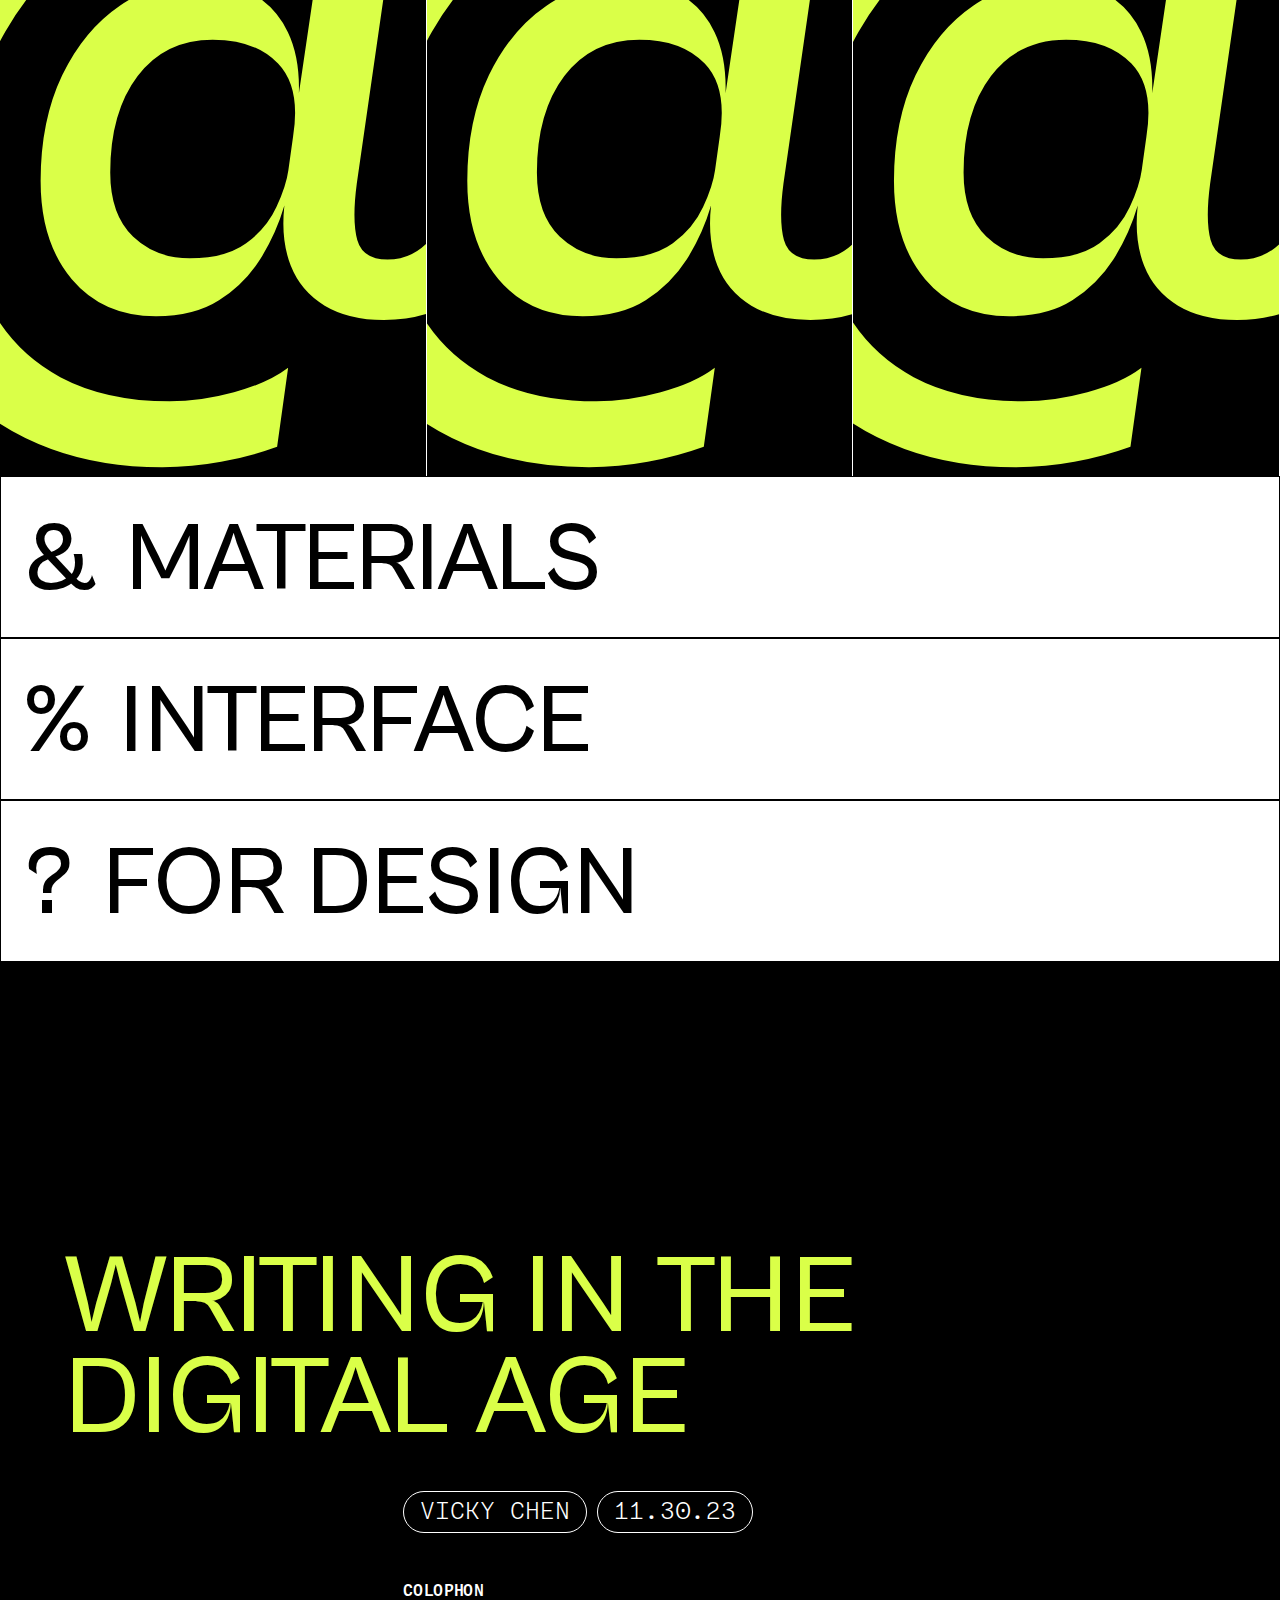
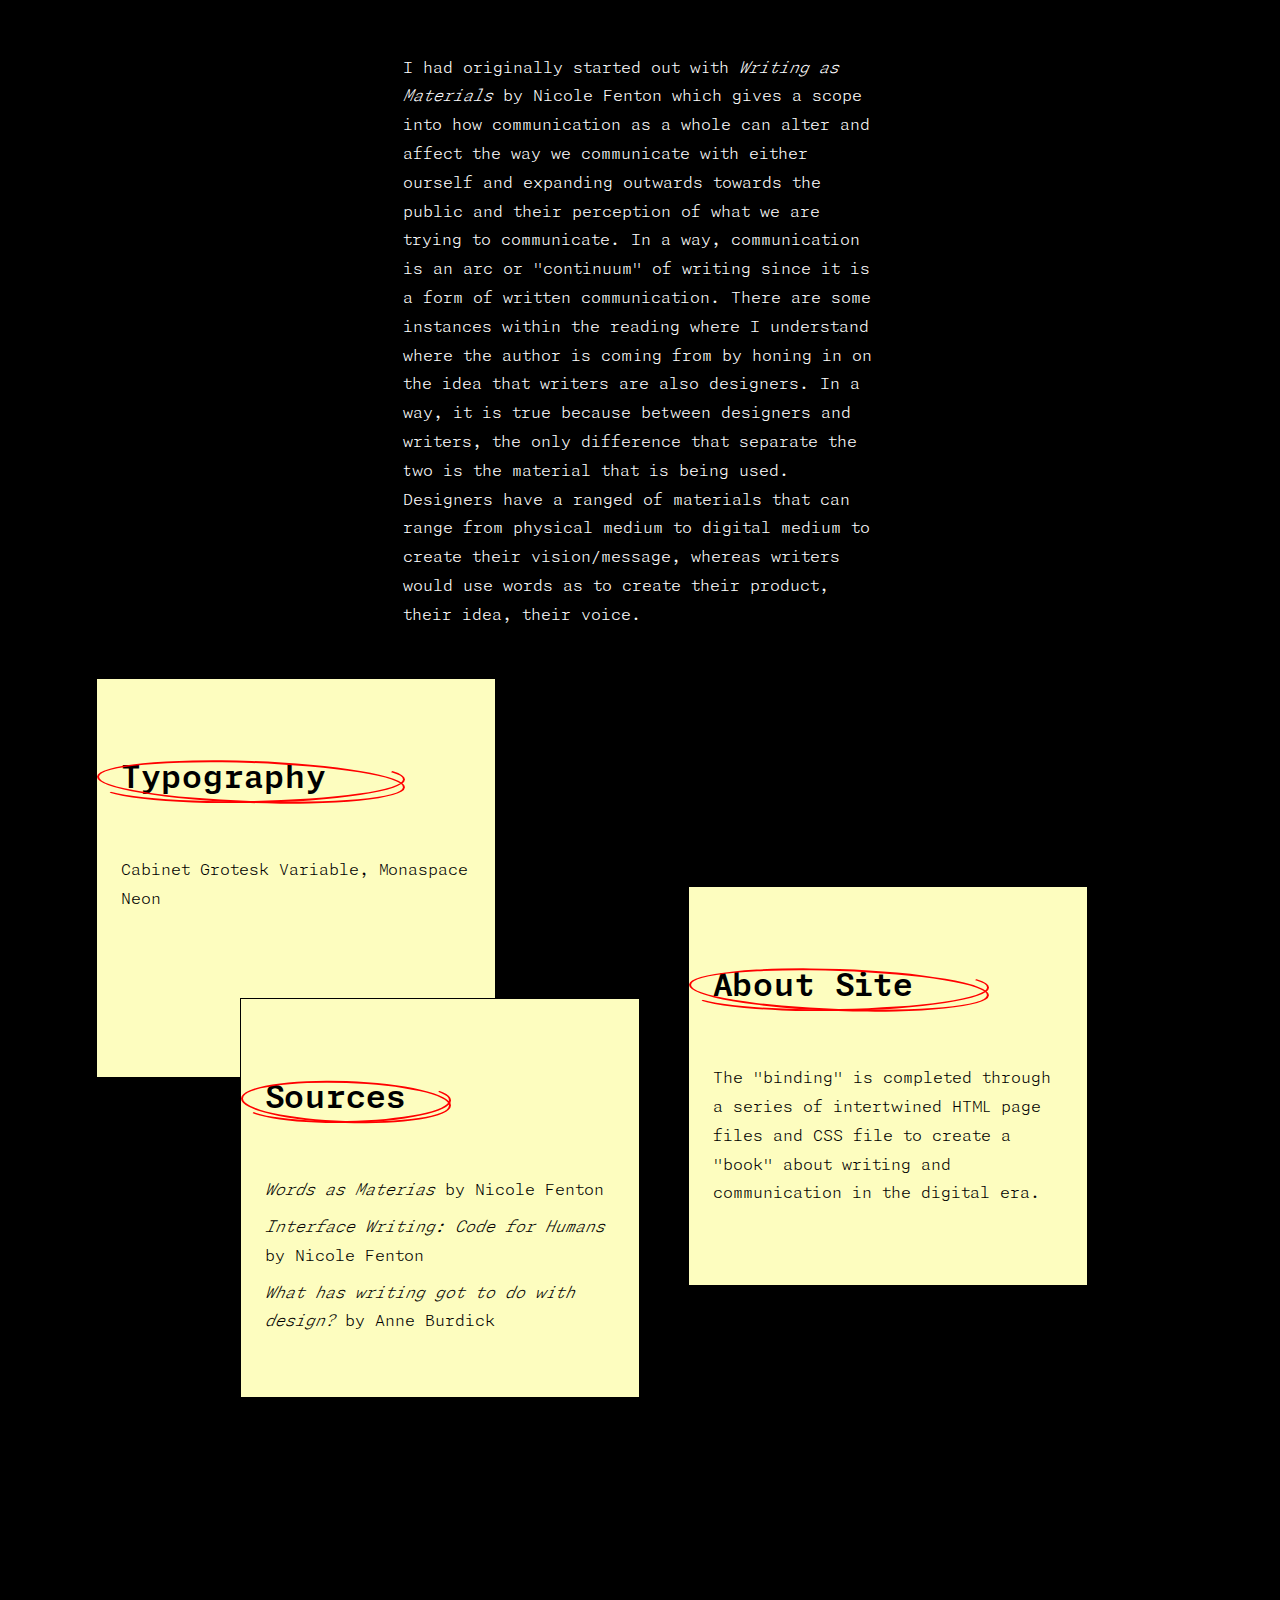
==== commit 120188d9: "writing colophon summary" ====
--- a/index.html
+++ b/index.html
@@ -2,6 +2,7 @@
 
 <html>
     <head>
+        <title>Home</title>
         <meta charset="utf-8">
         <meta name="viewport" content="width=device-width, initial-scale=1">
 
@@ -60,7 +61,14 @@
 
             <section>
                 <p><strong>COLOPHON</strong></p>
-                <p>I had originally started out with <em>Writing as Materials</em> by Nicole Fenton which </p>
+
+                <p>
+                    I had originally started out with <em>Writing as Materials</em> by Nicole Fenton which gives a scope into how communication as a whole can alter and affect the way we communicate with either ourself and expanding outwards towards the public and their perception of what we are trying to communicate. In a way, communication is an arc or "continuum" of writing since it is a form of written communication. There are some instances within the reading where I understand where the author is coming from by honing in on the idea that writers are also designers. In a way, it is true because between designers and writers, the only difference that separate the two is the material that is being used. Designers have a ranged of materials that can range from physical medium to digital medium to create their vision/message, whereas writers would use words as to create their product, their idea, their voice.
+                </p>
+
+                <p>
+                    
+                </p>
             </section>
 
             <section class="colophon-sticky-1">
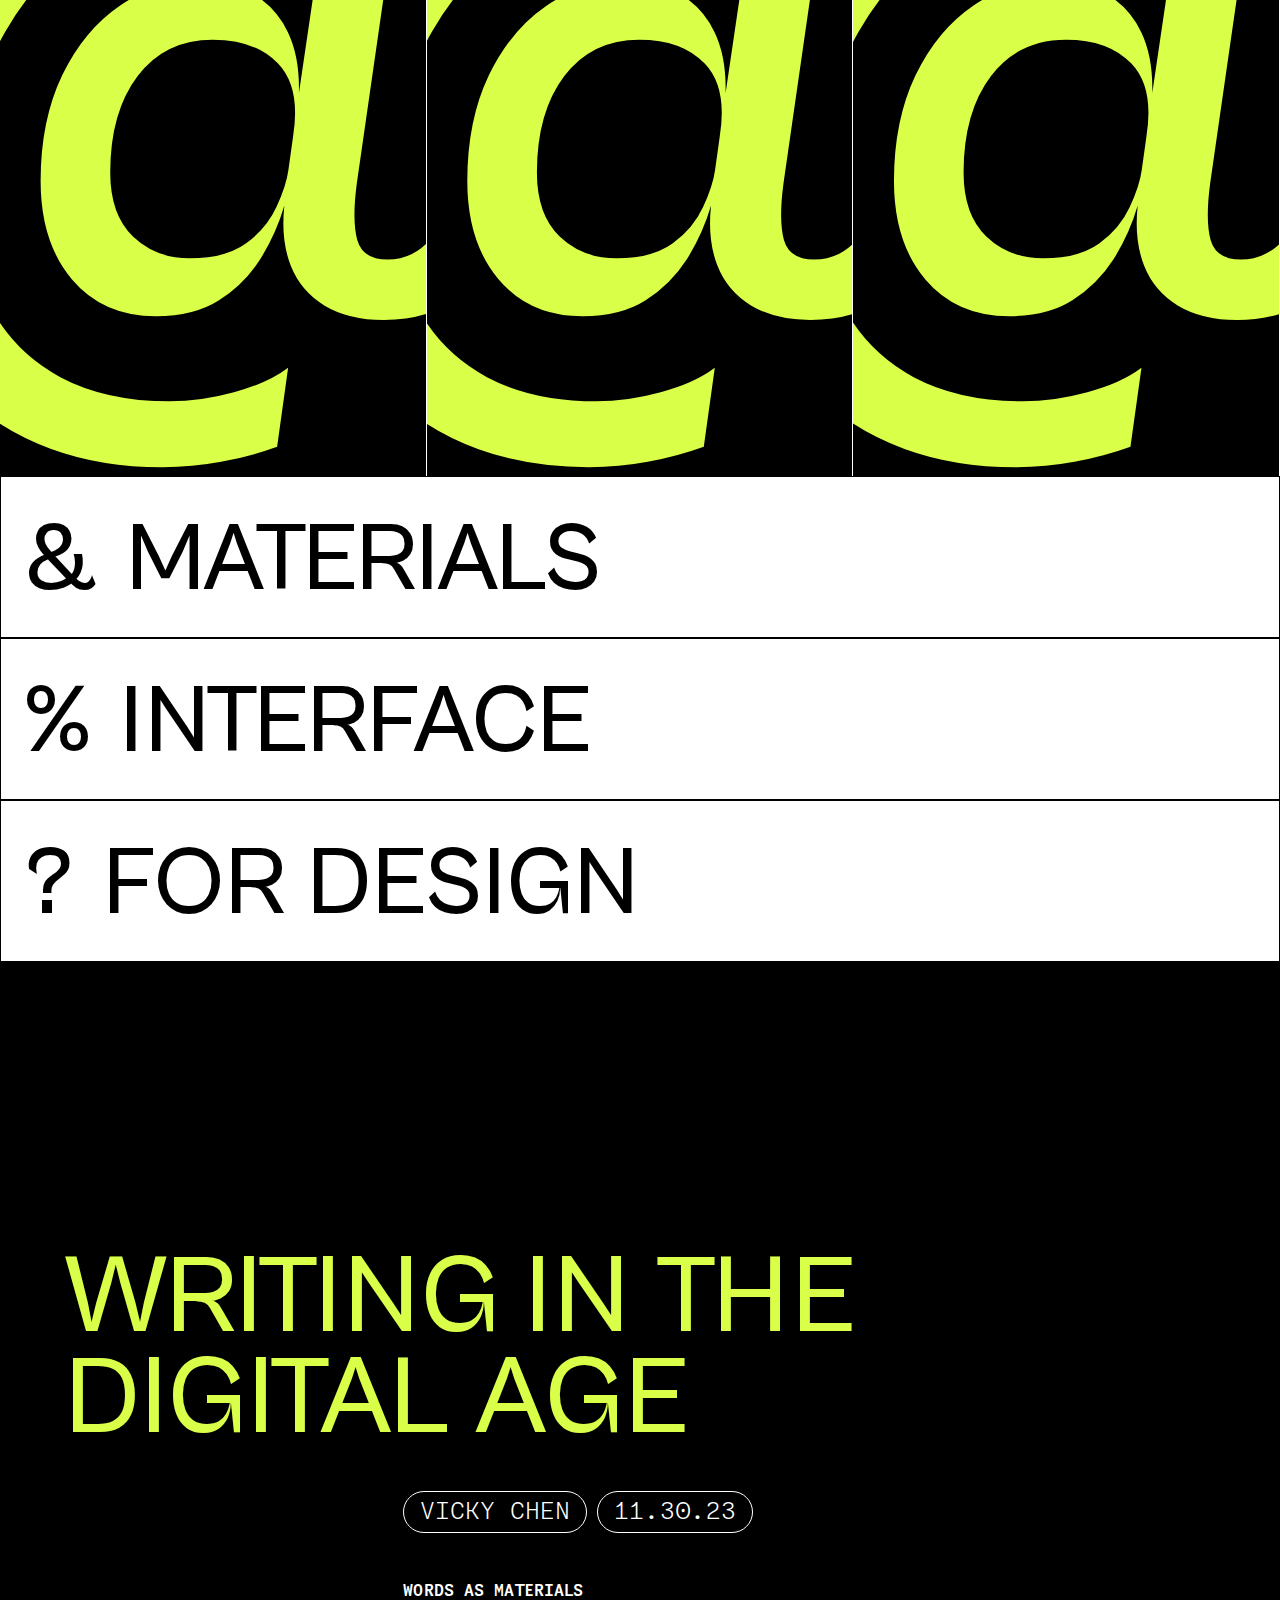
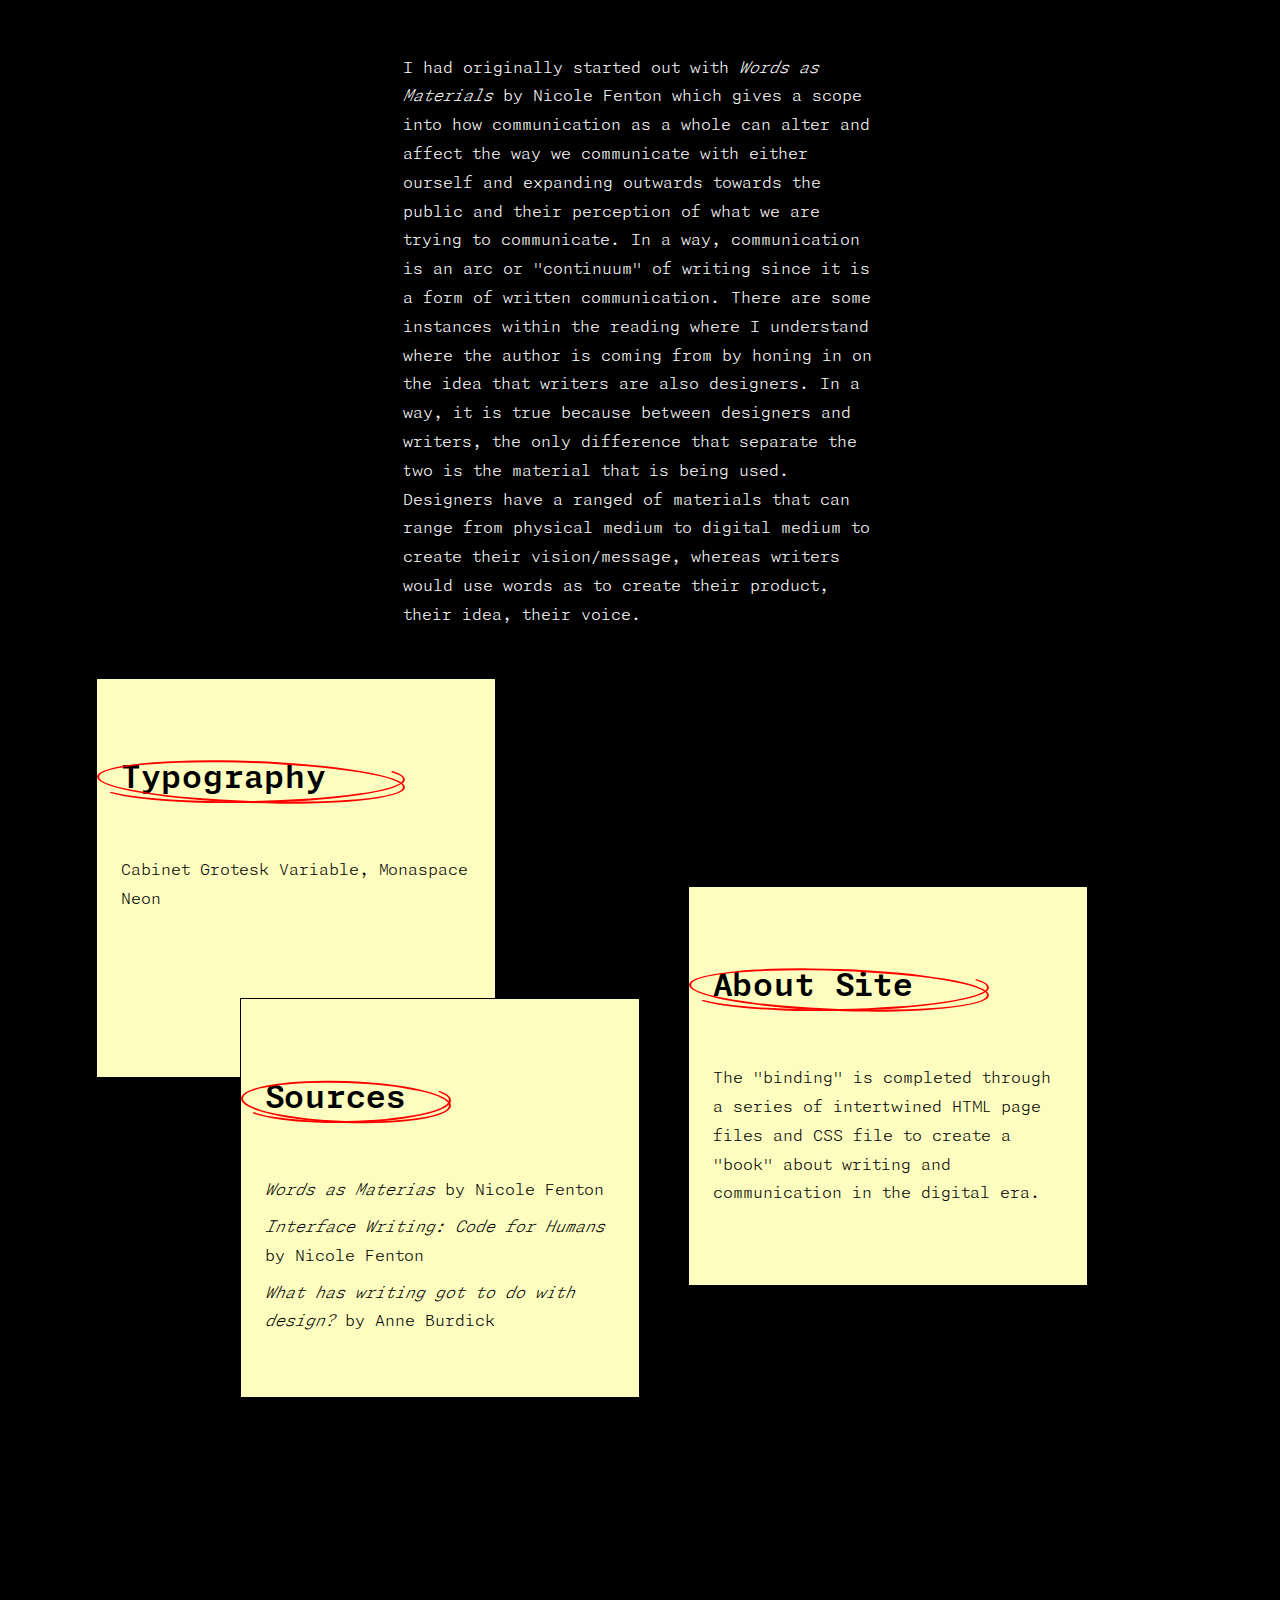
==== commit c7e4ed6b: "colophon" ====
--- a/index.html
+++ b/index.html
@@ -60,14 +60,14 @@
             </header>
 
             <section>
-                <p><strong>COLOPHON</strong></p>
+                <p><strong>WORDS AS MATERIALS</strong></p>
 
                 <p>
-                    I had originally started out with <em>Writing as Materials</em> by Nicole Fenton which gives a scope into how communication as a whole can alter and affect the way we communicate with either ourself and expanding outwards towards the public and their perception of what we are trying to communicate. In a way, communication is an arc or "continuum" of writing since it is a form of written communication. There are some instances within the reading where I understand where the author is coming from by honing in on the idea that writers are also designers. In a way, it is true because between designers and writers, the only difference that separate the two is the material that is being used. Designers have a ranged of materials that can range from physical medium to digital medium to create their vision/message, whereas writers would use words as to create their product, their idea, their voice.
+                    I had originally started out with <em>Words as Materials</em> by Nicole Fenton which gives a scope into how communication as a whole can alter and affect the way we communicate with either ourself and expanding outwards towards the public and their perception of what we are trying to communicate. In a way, communication is an arc or "continuum" of writing since it is a form of written communication. There are some instances within the reading where I understand where the author is coming from by honing in on the idea that writers are also designers. In a way, it is true because between designers and writers, the only difference that separate the two is the material that is being used. Designers have a ranged of materials that can range from physical medium to digital medium to create their vision/message, whereas writers would use words as to create their product, their idea, their voice.
                 </p>
 
                 <p>
-                    
+
                 </p>
             </section>
 
--- a/common.css
+++ b/common.css
@@ -795,7 +795,7 @@
         margin-bottom: var(--p-margin-bottom);
         padding-right: 0;
         padding-left: 0;
-        width: 70vw;
+        width: 60vw;
     }
 
     blockquote {
@@ -1095,7 +1095,7 @@
                 height: 23rem;
 
                 position: relative;
-                top: 8.5rem;
+                top: 12rem;
                 left: 8rem;
                 border: var(--border-style);
             }
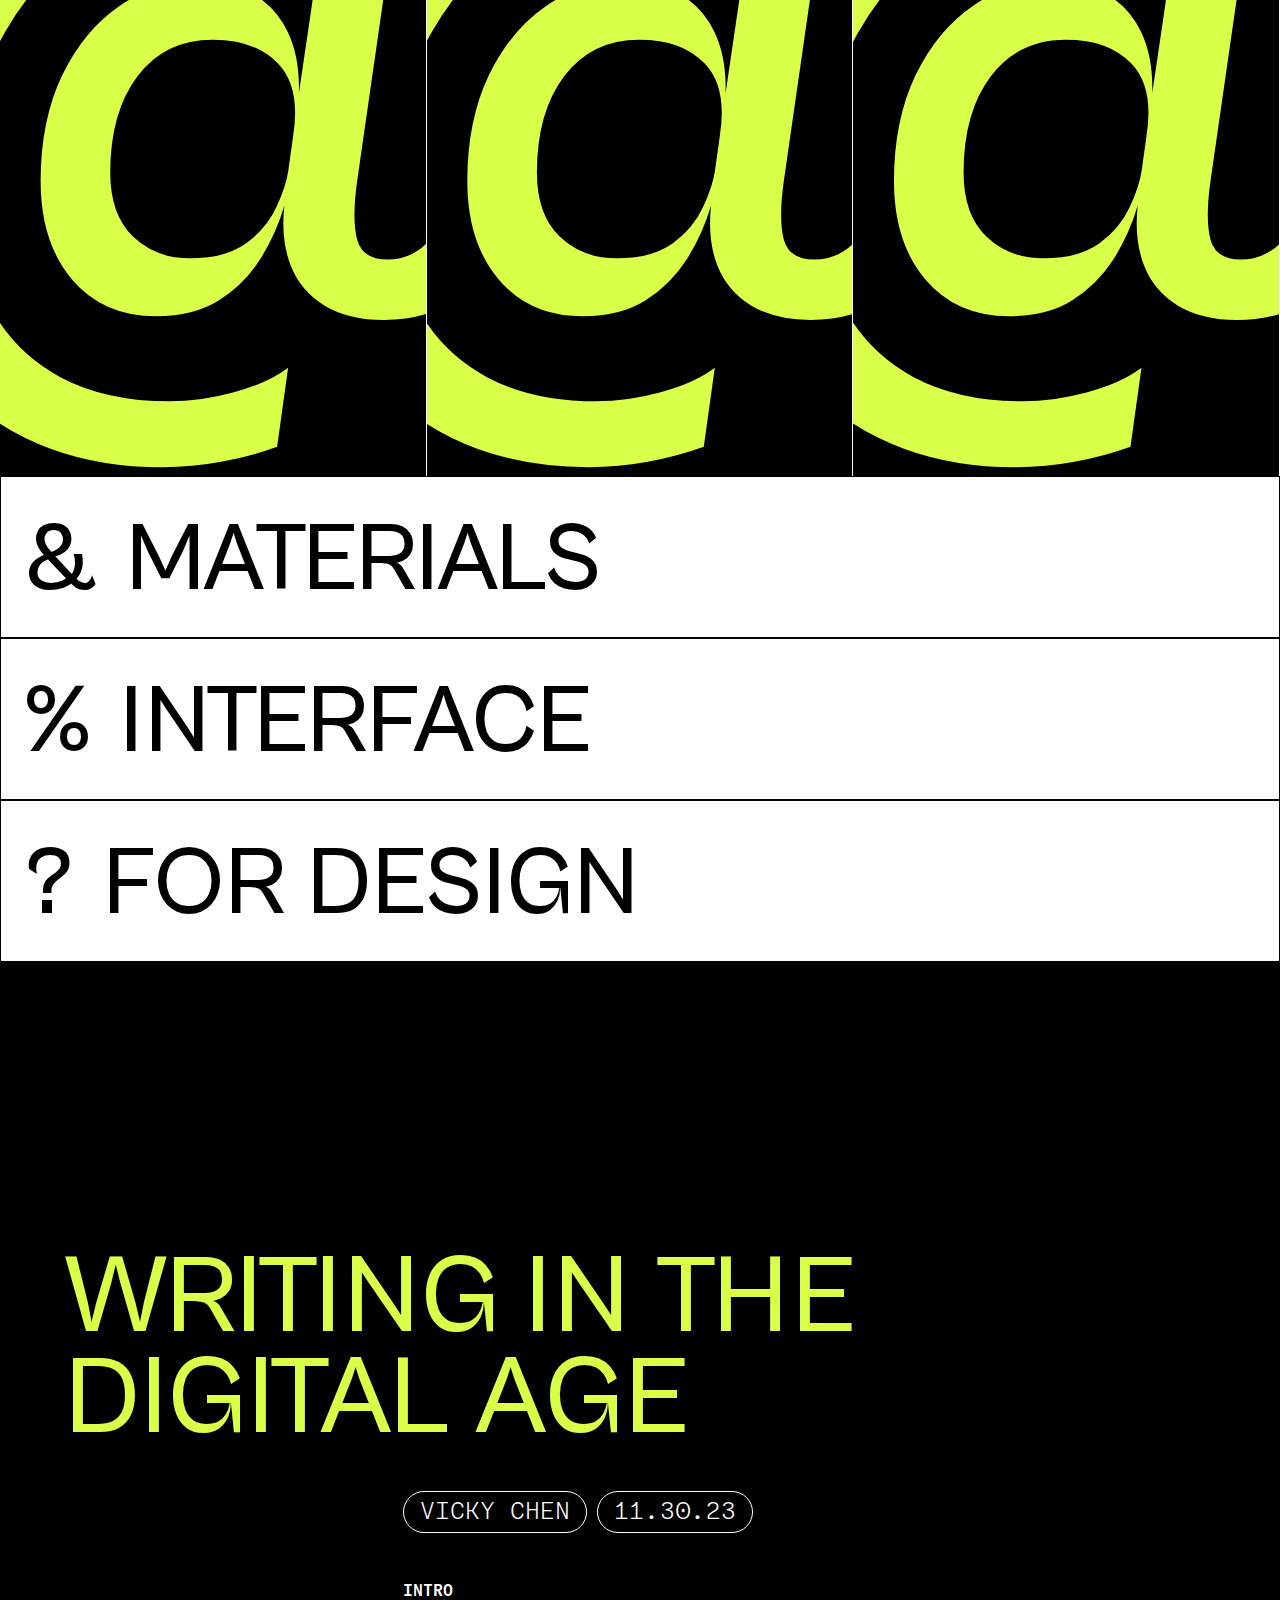
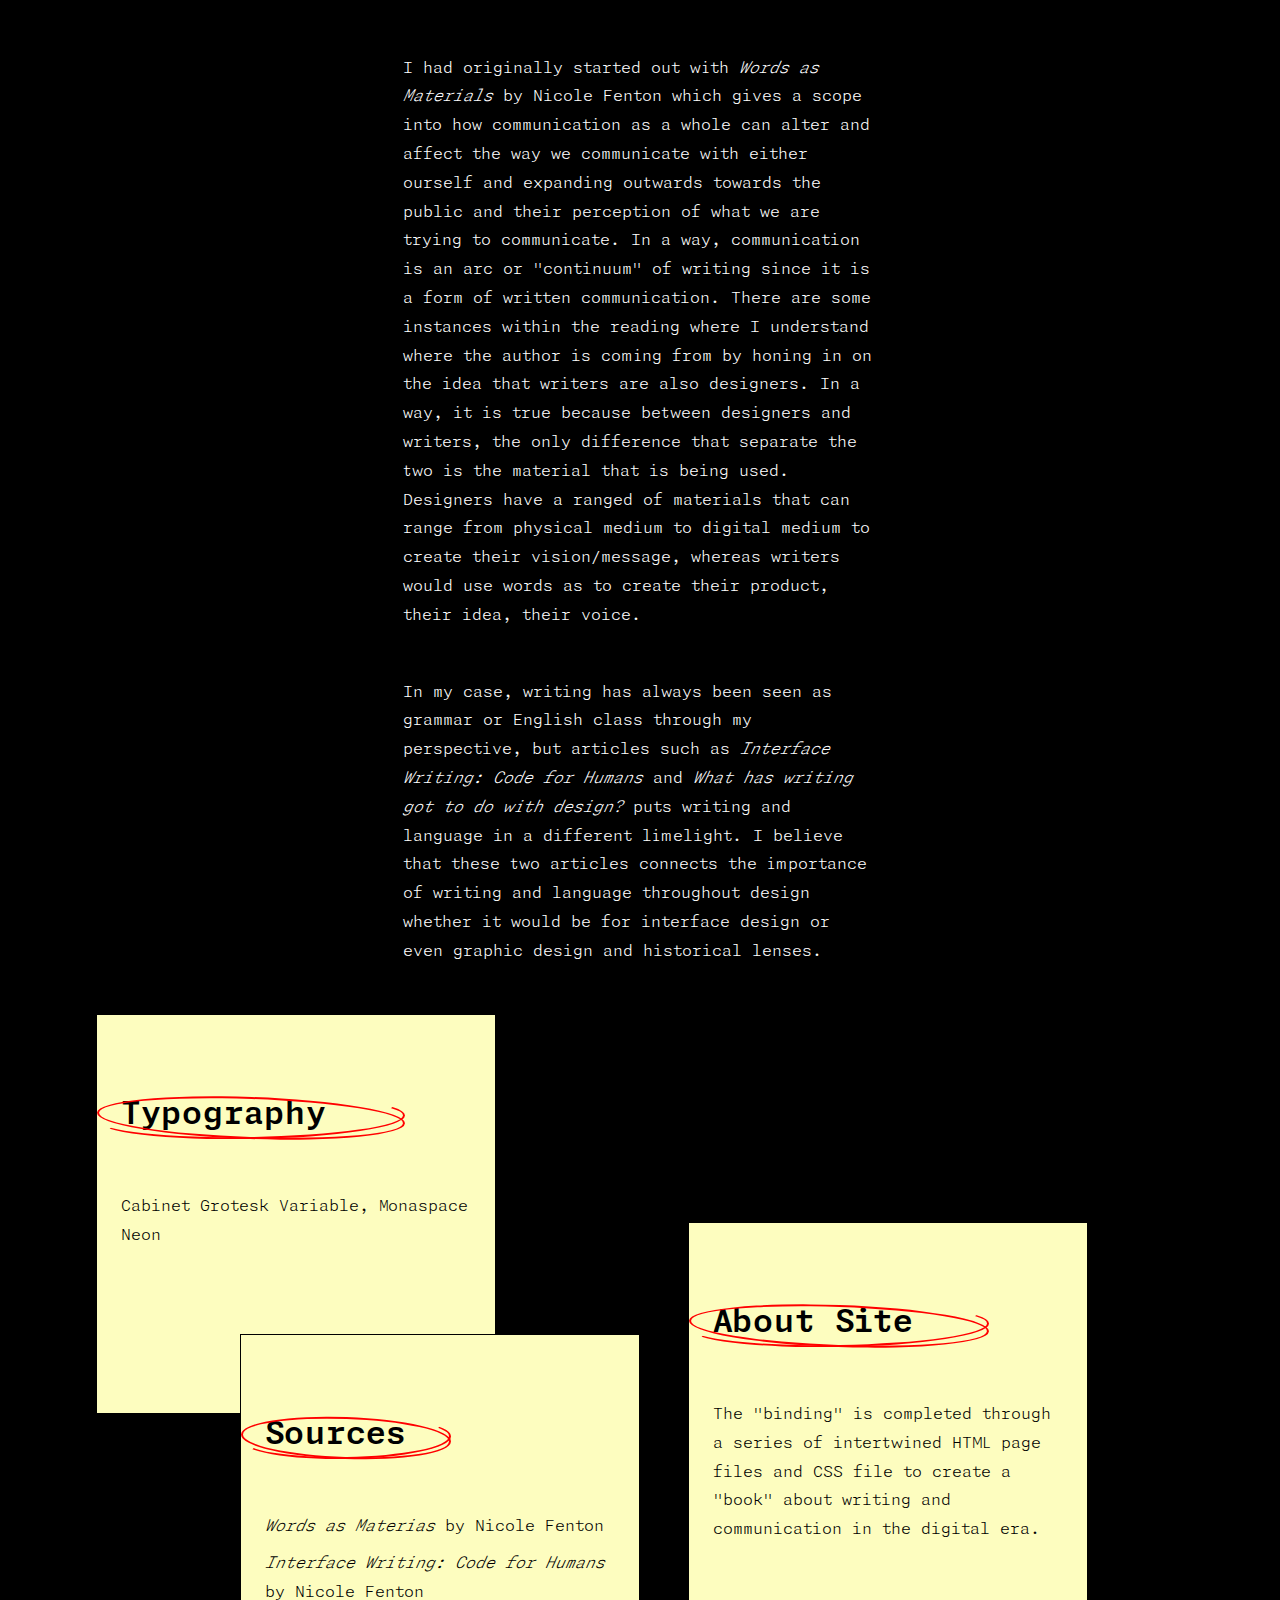
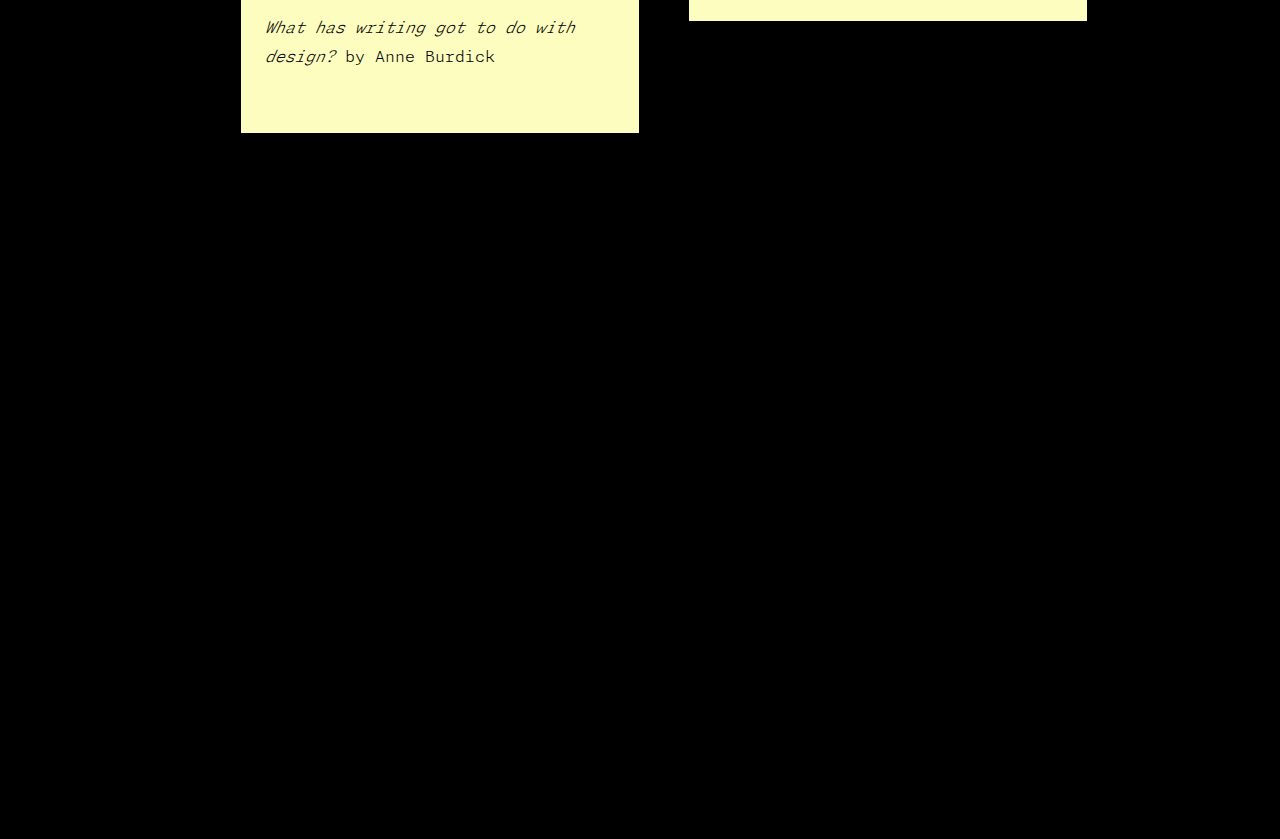
==== commit dc2d7255: "updates" ====
--- a/index.html
+++ b/index.html
@@ -60,14 +60,14 @@
             </header>
 
             <section>
-                <p><strong>WORDS AS MATERIALS</strong></p>
+                <p><strong>INTRO</strong></p>
 
                 <p>
                     I had originally started out with <em>Words as Materials</em> by Nicole Fenton which gives a scope into how communication as a whole can alter and affect the way we communicate with either ourself and expanding outwards towards the public and their perception of what we are trying to communicate. In a way, communication is an arc or "continuum" of writing since it is a form of written communication. There are some instances within the reading where I understand where the author is coming from by honing in on the idea that writers are also designers. In a way, it is true because between designers and writers, the only difference that separate the two is the material that is being used. Designers have a ranged of materials that can range from physical medium to digital medium to create their vision/message, whereas writers would use words as to create their product, their idea, their voice.
                 </p>
 
                 <p>
-
+                    In my case, writing has always been seen as grammar or English class through my perspective, but articles such as <em>Interface Writing: Code for Humans</em> and <em>What has writing got to do with design?</em> puts writing and language in a different limelight. I believe that these two articles connects the importance of writing and language throughout design whether it would be for interface design or even graphic design and historical lenses.
                 </p>
             </section>
 
--- a/common.css
+++ b/common.css
@@ -46,7 +46,11 @@
     --accent-color: #DAFF48;
     --gray-color: #F0EFEE;
     --post-it-color: #fdfdbf;
+    --post-it-color-2: #bedee9;
+    --post-it-color-3: #ffc7d0;
     --highlighter-color: #FFFF00;
+    --highlighter-color-2: #77ffe4;
+    --highlighter-color-3: #ff77e4;
 
     /* font styles */
     --main-font: Monaspace Neon;
@@ -173,6 +177,14 @@
 
 mark {
     background-color: var(--highlighter-color);
+}
+
+.highlighter-color-2 {
+    background-color: var(--highlighter-color-2);
+}
+
+.highlighter-color-3 {
+    background-color: var(--highlighter-color-3);
 }
 
 /* Semantic DOM styles {starts} */
@@ -1098,6 +1110,14 @@
                 top: 12rem;
                 left: 8rem;
                 border: var(--border-style);
+            }
+
+            .is-blue {
+                background-color: var(--post-it-color-2);
+            }
+
+            .is-pink {
+                background-color: var(--post-it-color-3);
             }
 
             .header_subtext-top-2 {
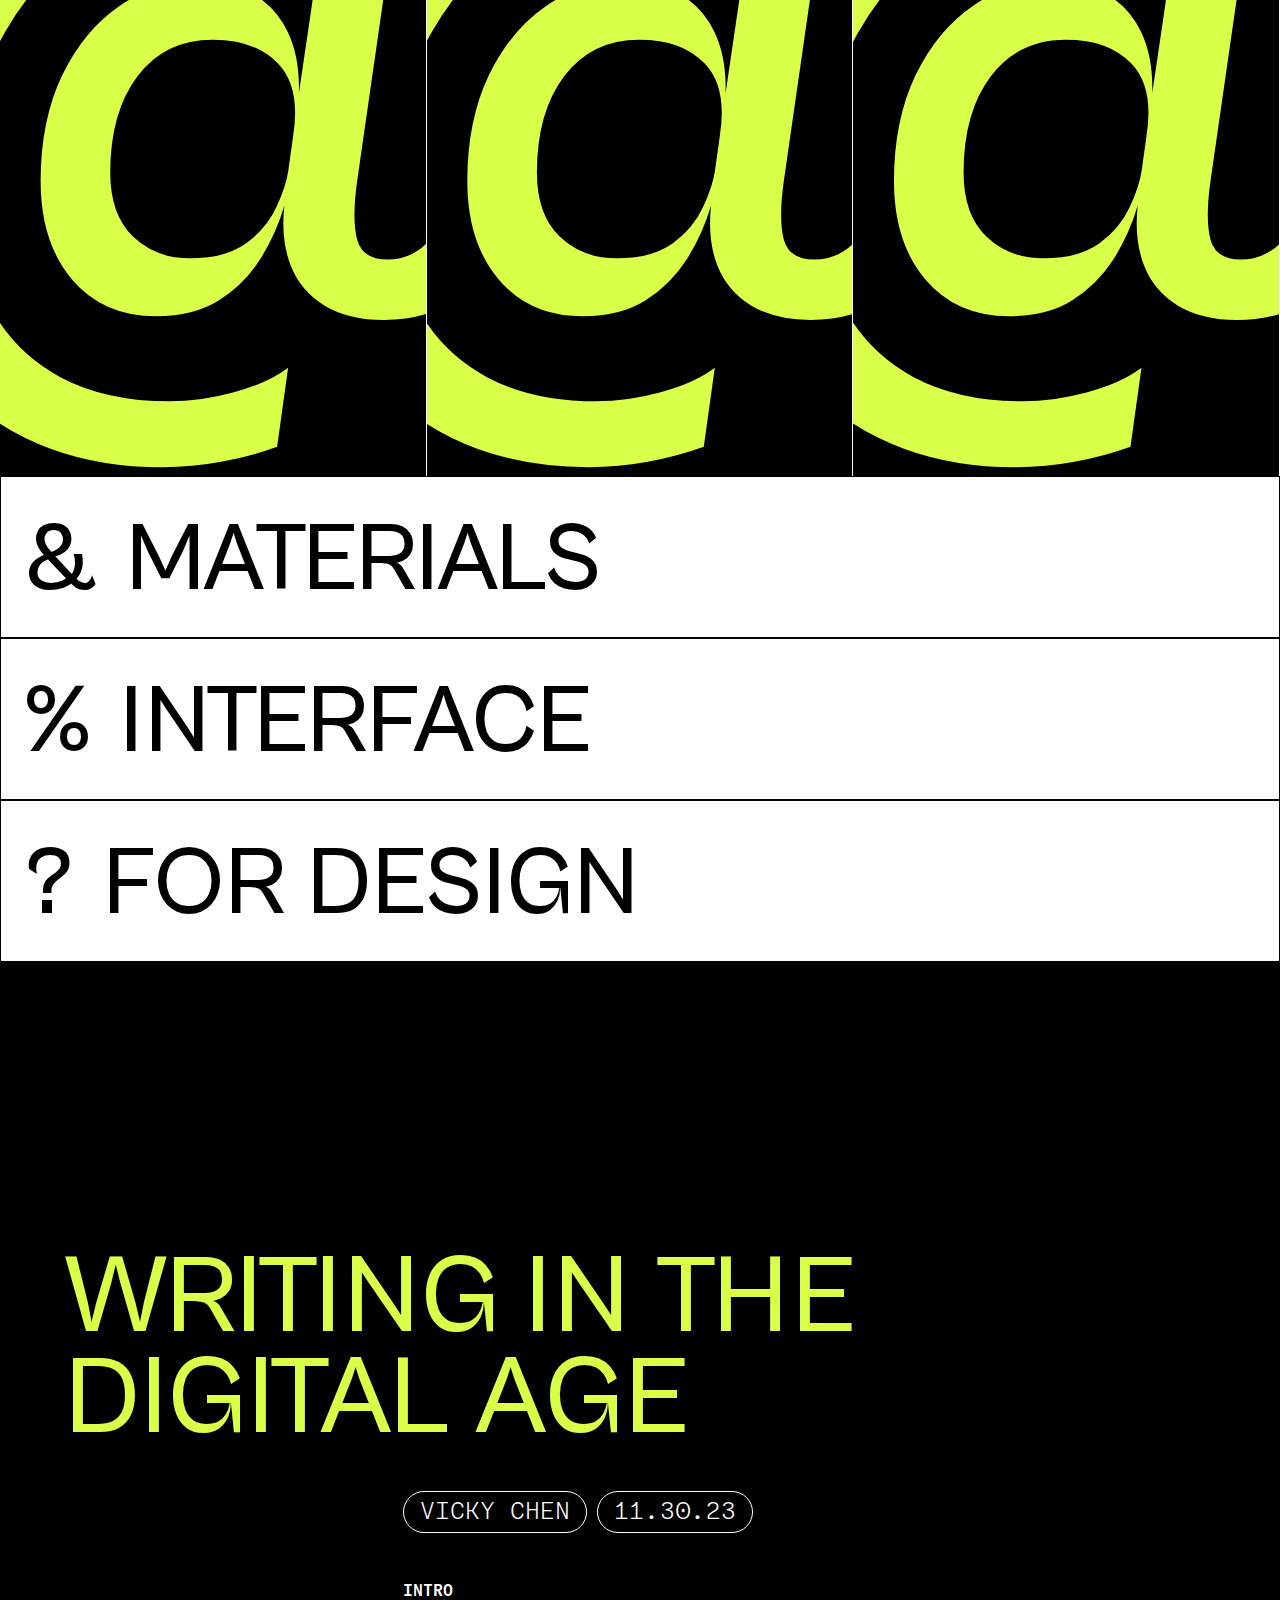
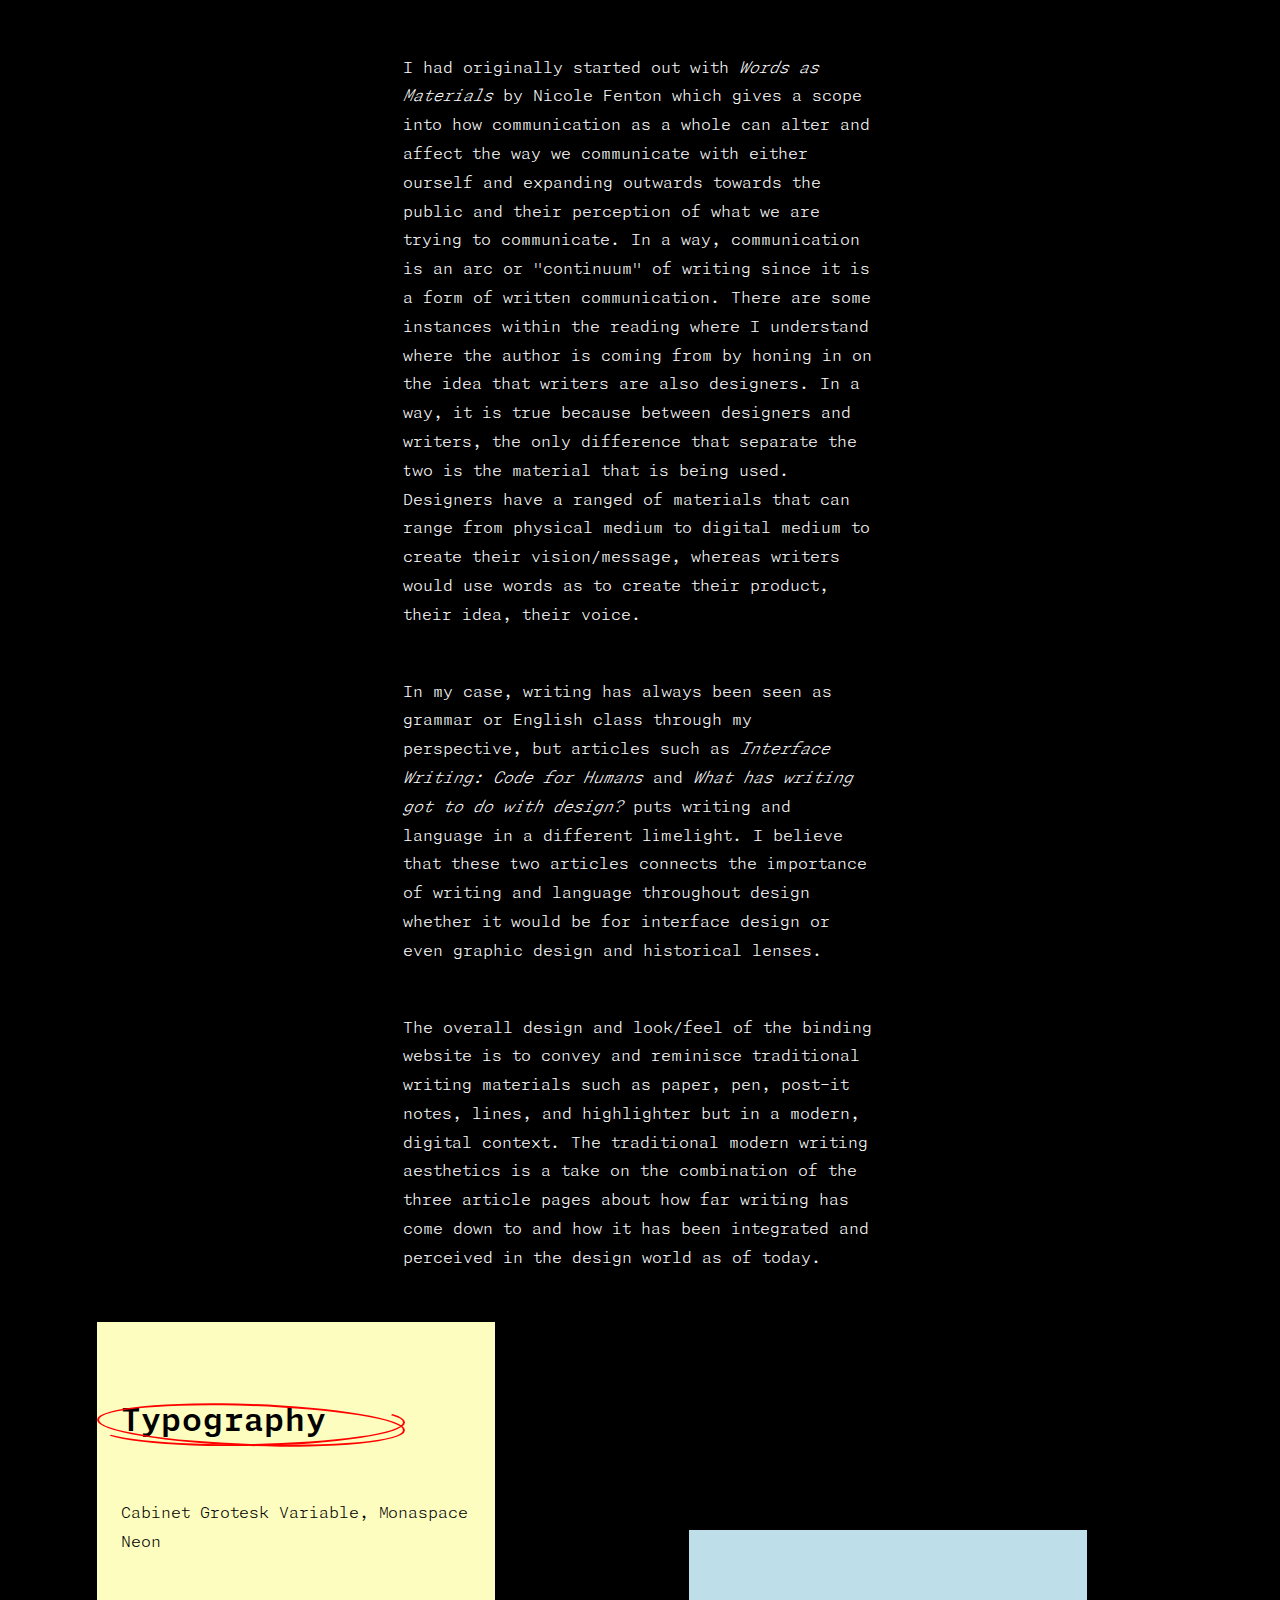
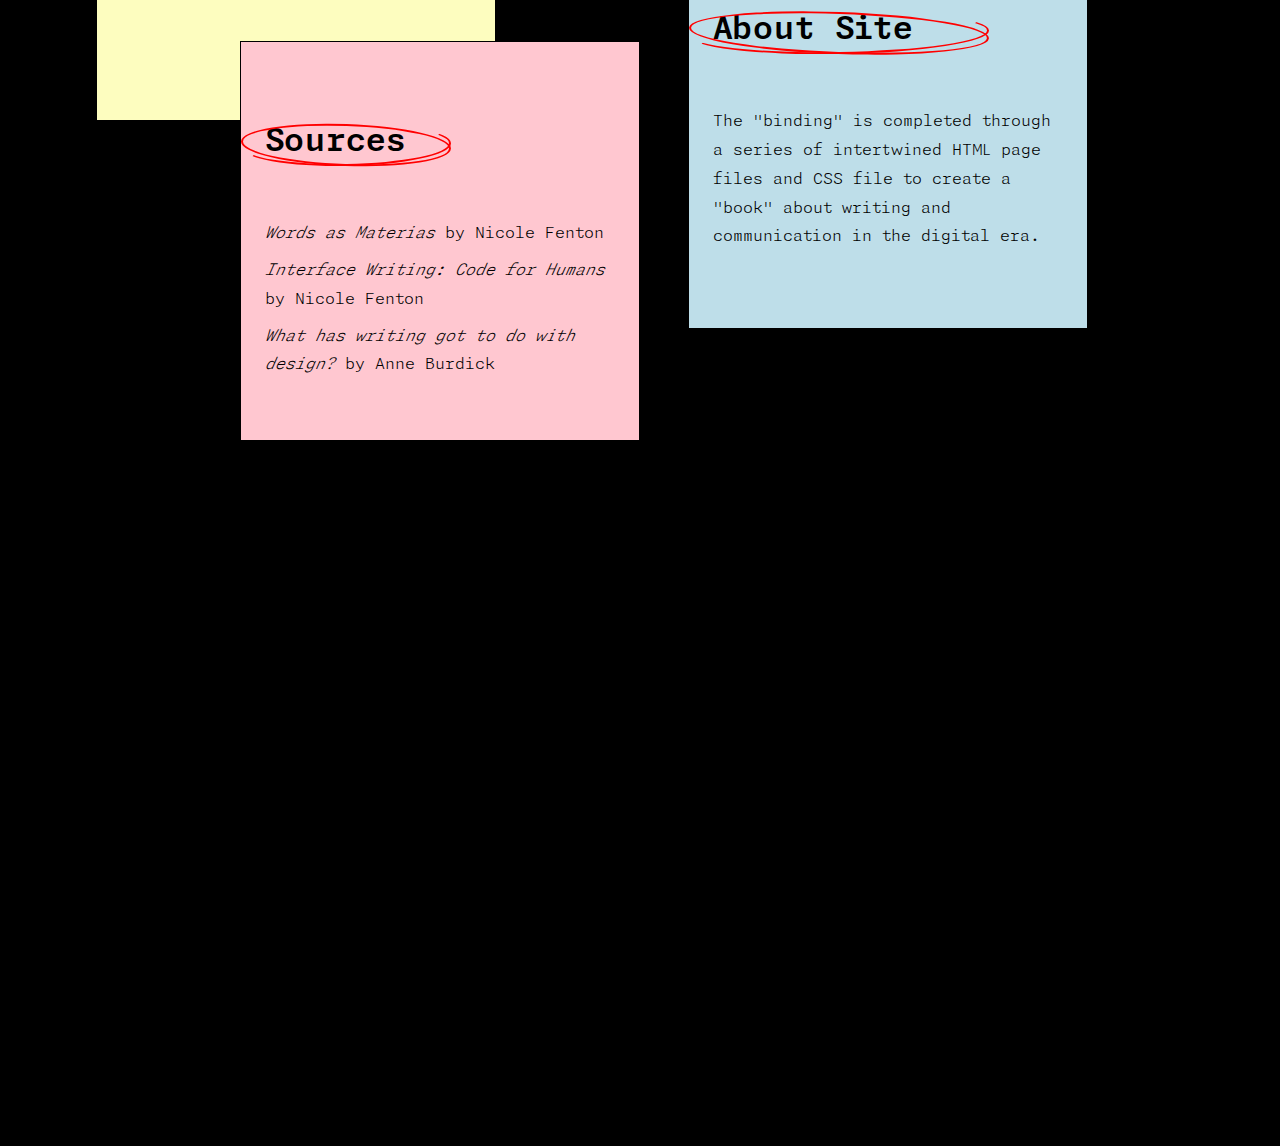
==== commit 4a31ed85: "Update index.html" ====
--- a/index.html
+++ b/index.html
@@ -69,6 +69,10 @@
                 <p>
                     In my case, writing has always been seen as grammar or English class through my perspective, but articles such as <em>Interface Writing: Code for Humans</em> and <em>What has writing got to do with design?</em> puts writing and language in a different limelight. I believe that these two articles connects the importance of writing and language throughout design whether it would be for interface design or even graphic design and historical lenses.
                 </p>
+
+                <p>
+                    The overall design and look/feel of the binding website is to convey and reminisce traditional writing materials such as paper, pen, post-it notes, lines, and highlighter but in a modern, digital context. The traditional modern writing aesthetics is a take on the combination of the three article pages about how far writing has come down to and how it has been integrated and perceived in the design world as of today.
+                </p>
             </section>
 
             <section class="colophon-sticky-1">
--- a/common.css
+++ b/common.css
@@ -341,6 +341,14 @@
             border: var(--border-style);
         }
 
+        .colophon-sticky-2 {
+            background-color: var(--post-it-color-2);
+        }
+
+        .colophon-sticky-3 {
+            background-color: var(--post-it-color-3);
+        }
+
         .colophon-sticky-1 > header > p, .colophon-sticky-2 > header > p, .colophon-sticky-3 > header > p {
             font-size: 2rem;
         }
@@ -501,7 +509,7 @@
             border-top: var(--border-style);
             /* border-bottom: var(--border-style); */
 
-            margin-top: 5rem;
+            /* margin-top: 5rem; */
         }
 
         .container_style-one > header {
@@ -1130,7 +1138,7 @@
         
         /* CONTAINER STYLE ONE class styles {starts} */
             .container_style-one {
-                margin-top: var(--container-margin-top);
+                /* margin-top: var(--container-margin-top); */
 
                 display: flex;
                 flex-direction: row;
@@ -1180,7 +1188,7 @@
                 position: relative;
                 top: 0;
 
-                margin-top: var(--container-margin-top);
+                /* margin-top: var(--container-margin-top); */
 
                 display: flex;
                 flex-direction: row-reverse;
